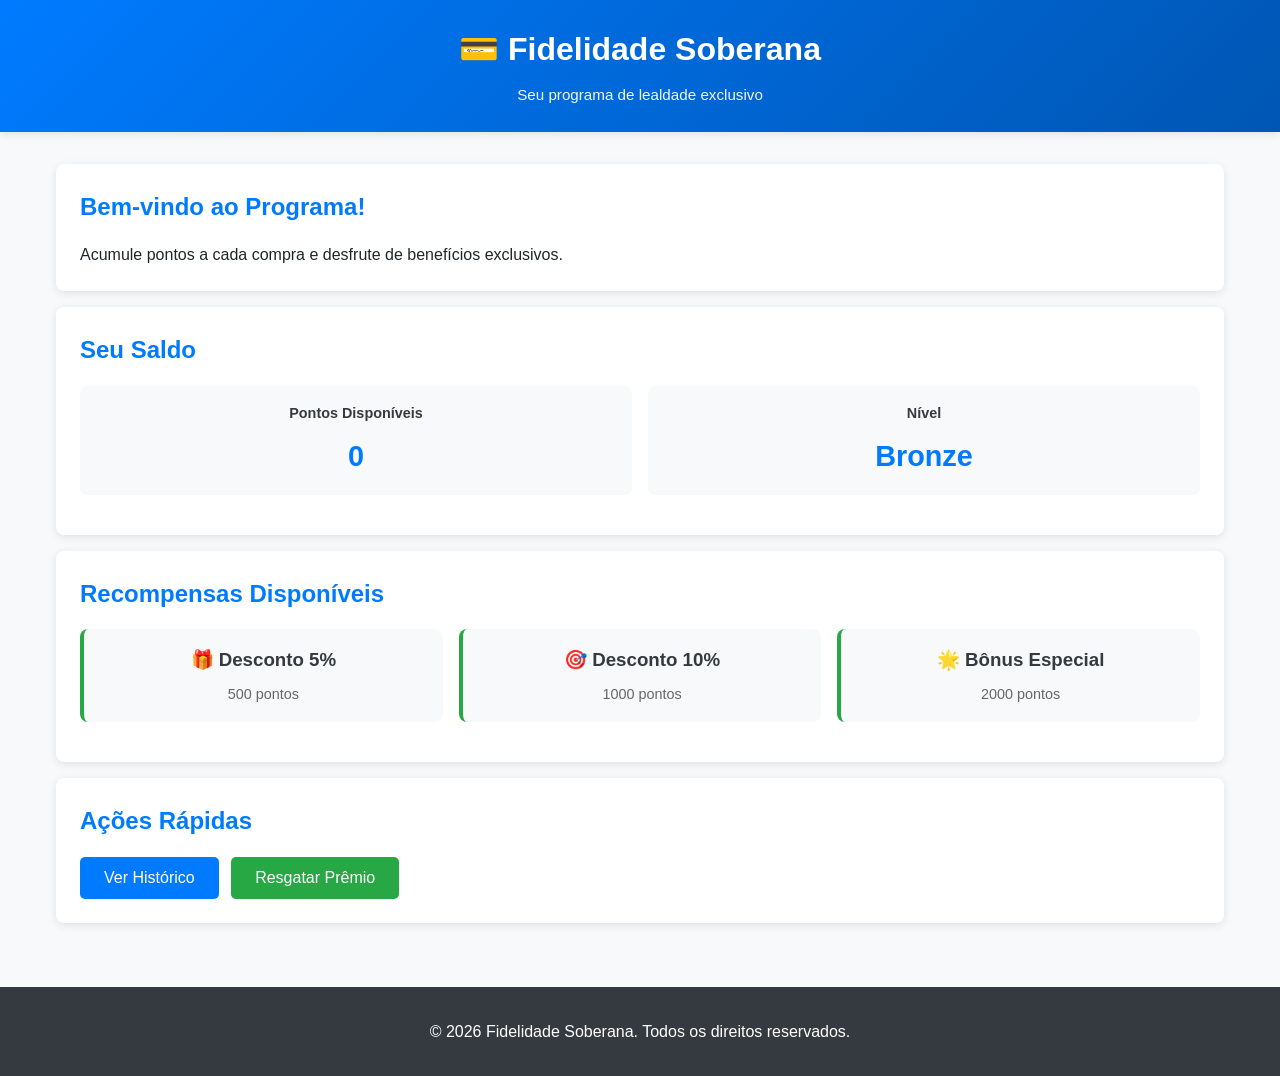
==== index.html @ 5b97f051 "Restore original layout to index.html" ====
<!DOCTYPE html>
<html lang="pt-BR">
<head>
    <meta charset="UTF-8">
    <meta name="viewport" content="width=device-width, initial-scale=1.0">
    <meta name="description" content="Fidelidade Soberana - Programa de Lealdade">
    <meta name="theme-color" content="#007bff">
    <link rel="manifest" href="manifest.json">
    <link rel="icon" type="image/png" href="/icons/icon-192x192.png">
    <link rel="apple-touch-icon" href="/icons/icon-192x192.png">
    <title>Fidelidade Soberana</title>
    <style>
        * {
            margin: 0;
            padding: 0;
            box-sizing: border-box;
        }

        :root {
            --primary-color: #007bff;
            --secondary-color: #28a745;
            --danger-color: #dc3545;
            --dark-color: #343a40;
            --light-color: #f8f9fa;
            --text-color: #212529;
        }

        body {
            font-family: -apple-system, BlinkMacSystemFont, 'Segoe UI', Roboto, 'Helvetica Neue', Arial, sans-serif;
            color: var(--text-color);
            background-color: var(--light-color);
            line-height: 1.6;
        }

        header {
            background: linear-gradient(135deg, var(--primary-color), #0056b3);
            color: white;
            padding: 1.5rem;
            text-align: center;
            box-shadow: 0 2px 8px rgba(0, 0, 0, 0.1);
        }

        header h1 {
            font-size: 2rem;
            margin-bottom: 0.5rem;
        }

        header p {
            font-size: 0.95rem;
            opacity: 0.95;
        }

        .container {
            max-width: 1200px;
            margin: 0 auto;
            padding: 1rem;
        }

        .card {
            background: white;
            border-radius: 8px;
            padding: 1.5rem;
            margin: 1rem 0;
            box-shadow: 0 2px 8px rgba(0, 0, 0, 0.1);
            transition: transform 0.3s, box-shadow 0.3s;
        }

        .card:hover {
            transform: translateY(-2px);
            box-shadow: 0 4px 12px rgba(0, 0, 0, 0.15);
        }

        .card h2 {
            color: var(--primary-color);
            margin-bottom: 1rem;
            font-size: 1.5rem;
        }

        .balance {
            display: grid;
            grid-template-columns: 1fr 1fr;
            gap: 1rem;
            margin: 1rem 0;
        }

        .balance-item {
            background: var(--light-color);
            padding: 1rem;
            border-radius: 8px;
            text-align: center;
        }

        .balance-item h3 {
            color: var(--dark-color);
            font-size: 0.9rem;
            margin-bottom: 0.5rem;
        }

        .balance-item .amount {
            font-size: 1.8rem;
            font-weight: bold;
            color: var(--primary-color);
        }

        .rewards-grid {
            display: grid;
            grid-template-columns: repeat(auto-fit, minmax(200px, 1fr));
            gap: 1rem;
            margin: 1rem 0;
        }

        .reward-item {
            background: var(--light-color);
            padding: 1rem;
            border-radius: 8px;
            text-align: center;
            border-left: 4px solid var(--secondary-color);
        }

        .reward-item h3 {
            color: var(--dark-color);
            margin-bottom: 0.5rem;
        }

        .reward-item p {
            font-size: 0.9rem;
            color: #666;
        }

        .btn {
            display: inline-block;
            padding: 0.75rem 1.5rem;
            background-color: var(--primary-color);
            color: white;
            border: none;
            border-radius: 5px;
            cursor: pointer;
            font-size: 1rem;
            transition: background-color 0.3s;
            text-decoration: none;
        }

        .btn:hover {
            background-color: #0056b3;
        }

        .btn-secondary {
            background-color: var(--secondary-color);
        }

        .btn-secondary:hover {
            background-color: #218838;
        }

        footer {
            background-color: var(--dark-color);
            color: white;
            text-align: center;
            padding: 2rem;
            margin-top: 2rem;
        }

        @media (max-width: 768px) {
            header h1 {
                font-size: 1.5rem;
            }

            .balance {
                grid-template-columns: 1fr;
            }

            .rewards-grid {
                grid-template-columns: 1fr;
            }
        }

        .loading {
            display: none;
            text-align: center;
            padding: 2rem;
        }

        .loading.active {
            display: block;
        }

        .spinner {
            border: 4px solid var(--light-color);
            border-top: 4px solid var(--primary-color);
            border-radius: 50%;
            width: 40px;
            height: 40px;
            animation: spin 1s linear infinite;
            margin: 0 auto;
        }

        @keyframes spin {
            0% { transform: rotate(0deg); }
            100% { transform: rotate(360deg); }
        }
    </style>
</head>
<body>
    <header>
        <h1>💳 Fidelidade Soberana</h1>
        <p>Seu programa de lealdade exclusivo</p>
    </header>

    <div class="container">
        <div class="card">
            <h2>Bem-vindo ao Programa!</h2>
            <p>Acumule pontos a cada compra e desfrute de benefícios exclusivos.</p>
        </div>

        <div class="card">
            <h2>Seu Saldo</h2>
            <div class="balance">
                <div class="balance-item">
                    <h3>Pontos Disponíveis</h3>
                    <div class="amount">0</div>
                </div>
                <div class="balance-item">
                    <h3>Nível</h3>
                    <div class="amount">Bronze</div>
                </div>
            </div>
        </div>

        <div class="card">
            <h2>Recompensas Disponíveis</h2>
            <div class="rewards-grid">
                <div class="reward-item">
                    <h3>🎁 Desconto 5%</h3>
                    <p>500 pontos</p>
                </div>
                <div class="reward-item">
                    <h3>🎯 Desconto 10%</h3>
                    <p>1000 pontos</p>
                </div>
                <div class="reward-item">
                    <h3>🌟 Bônus Especial</h3>
                    <p>2000 pontos</p>
                </div>
            </div>
        </div>

        <div class="card">
            <h2>Ações Rápidas</h2>
            <button class="btn">Ver Histórico</button>
            <button class="btn btn-secondary" style="margin-left: 0.5rem;">Resgatar Prêmio</button>
        </div>
    </div>

    <footer>
        <p>&copy; 2026 Fidelidade Soberana. Todos os direitos reservados.</p>
    </footer>

    <script>
        // Register Service Worker
        if ('serviceWorker' in navigator) {
            window.addEventListener('load', () => {
                navigator.serviceWorker.register('/sw.js')
                    .then(registration => {
                        console.log('Service Worker registered:', registration);
                    })
                    .catch(error => {
                        console.log('Service Worker registration failed:', error);
                    });
            });
        }

        // Check if app is installed
        let deferredPrompt;
        window.addEventListener('beforeinstallprompt', (e) => {
            e.preventDefault();
            deferredPrompt = e;
            console.log('App can be installed');
        });

        window.addEventListener('appinstalled', () => {
            console.log('App was installed');
        });
    </script>
</body>
</html>
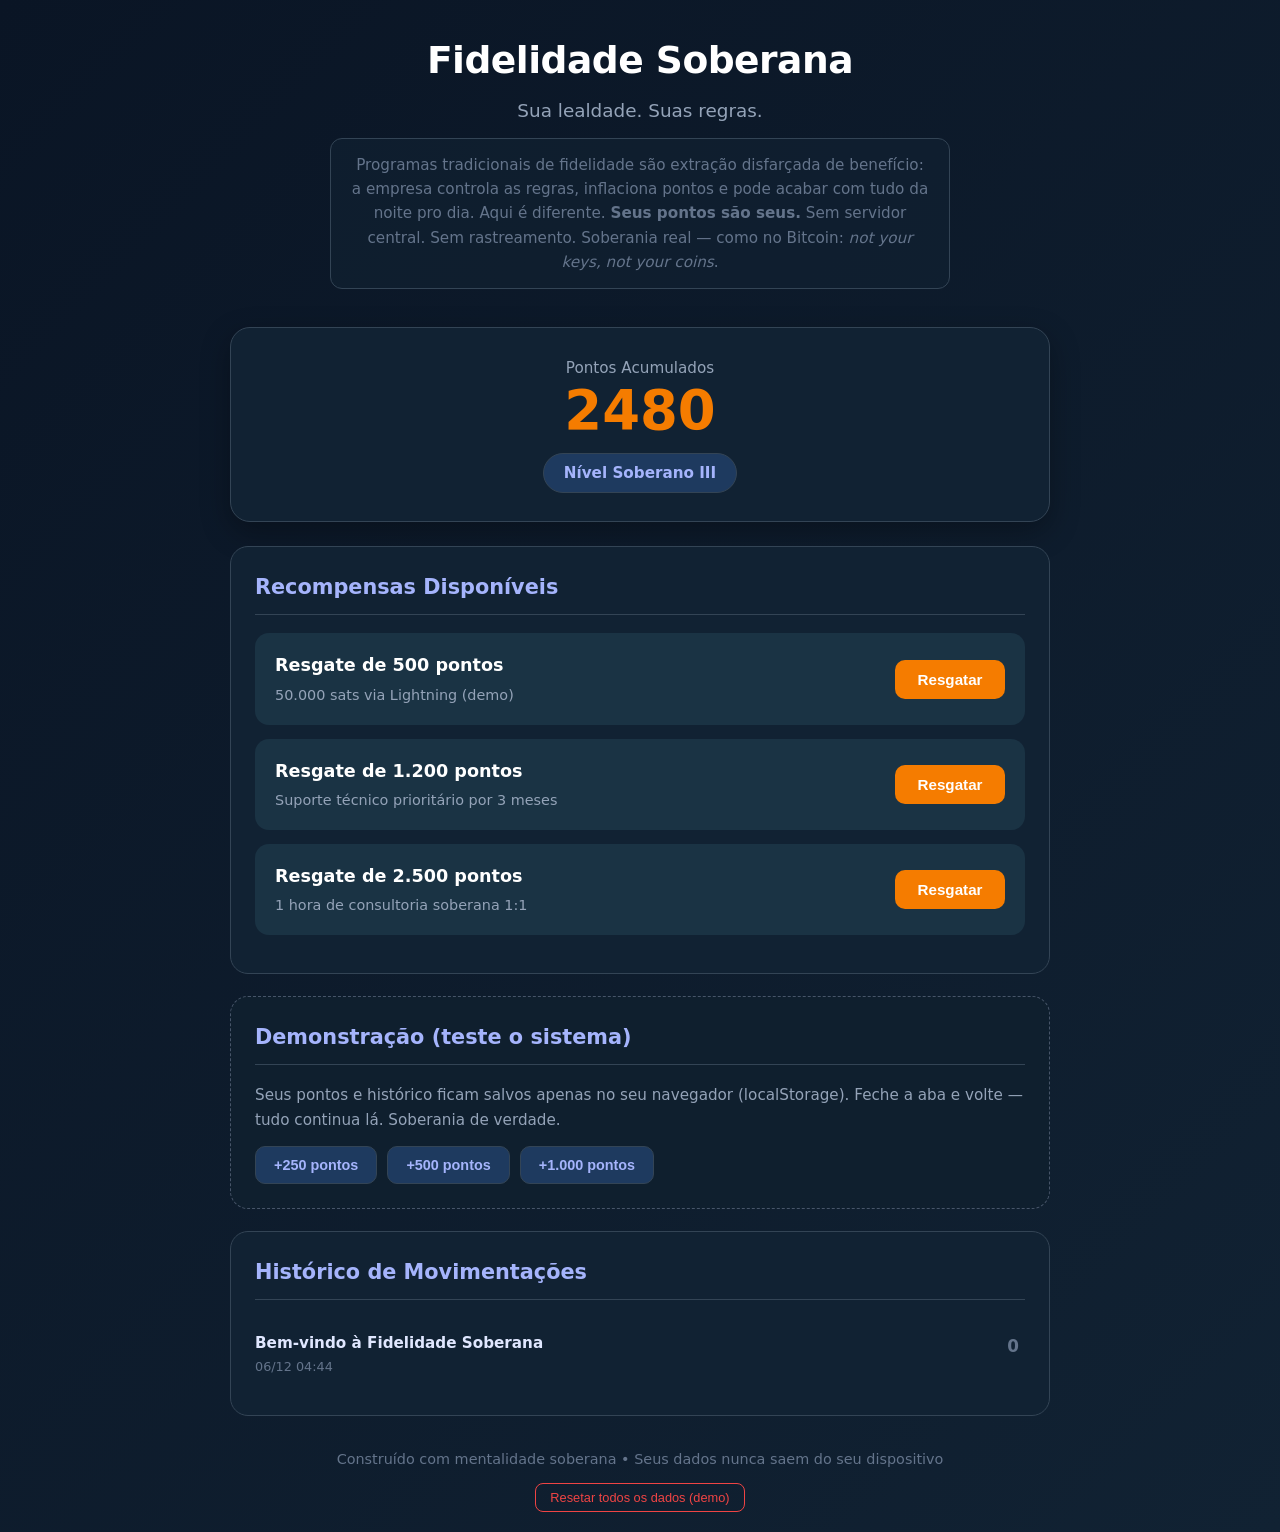
==== commit d44be236: "Update index.html with new Fidelidade Soberana design (Bitcoin Soberano theme)" ====
--- a/index.html
+++ b/index.html
@@ -3,283 +3,502 @@
 <head>
     <meta charset="UTF-8">
     <meta name="viewport" content="width=device-width, initial-scale=1.0">
-    <meta name="description" content="Fidelidade Soberana - Programa de Lealdade">
-    <meta name="theme-color" content="#007bff">
+    <title>Fidelidade Soberana</title>
     <link rel="manifest" href="manifest.json">
-    <link rel="icon" type="image/png" href="/icons/icon-192x192.png">
-    <link rel="apple-touch-icon" href="/icons/icon-192x192.png">
-    <title>Fidelidade Soberana</title>
     <style>
-        * {
-            margin: 0;
-            padding: 0;
-            box-sizing: border-box;
-        }
-
         :root {
-            --primary-color: #007bff;
-            --secondary-color: #28a745;
-            --danger-color: #dc3545;
-            --dark-color: #343a40;
-            --light-color: #f8f9fa;
-            --text-color: #212529;
-        }
-
+            --primary: #0a2540;
+            --accent: #f57c00;
+            --text: #e0e7ff;
+            --card: #112233;
+            --success: #22c55e;
+        }
+        
+        * { margin: 0; padding: 0; box-sizing: border-box; }
+        
         body {
-            font-family: -apple-system, BlinkMacSystemFont, 'Segoe UI', Roboto, 'Helvetica Neue', Arial, sans-serif;
-            color: var(--text-color);
-            background-color: var(--light-color);
+            font-family: 'Segoe UI', system-ui, -apple-system, sans-serif;
+            background: linear-gradient(135deg, #0a1525 0%, #112233 100%);
+            color: var(--text);
+            min-height: 100vh;
+            padding: 20px 15px;
             line-height: 1.6;
         }
-
+        
+        .container {
+            max-width: 820px;
+            margin: 0 auto;
+        }
+        
         header {
-            background: linear-gradient(135deg, var(--primary-color), #0056b3);
+            text-align: center;
+            margin-bottom: 28px;
+            padding: 10px 0;
+        }
+        
+        h1 {
+            font-size: 2.35rem;
             color: white;
-            padding: 1.5rem;
+            margin-bottom: 6px;
+            letter-spacing: -0.5px;
+        }
+        
+        .tagline {
+            color: #94a3b8;
+            font-size: 1.15rem;
+            margin-bottom: 12px;
+        }
+        
+        .philosophy {
+            max-width: 620px;
+            margin: 0 auto;
+            font-size: 0.95rem;
+            color: #64748b;
+            background: rgba(17, 34, 51, 0.6);
+            padding: 14px 20px;
+            border-radius: 12px;
+            border: 1px solid #334455;
+        }
+        
+        .balance {
+            background: var(--card);
+            border-radius: 20px;
+            padding: 28px 24px;
             text-align: center;
-            box-shadow: 0 2px 8px rgba(0, 0, 0, 0.1);
-        }
-
-        header h1 {
-            font-size: 2rem;
-            margin-bottom: 0.5rem;
-        }
-
-        header p {
+            margin-bottom: 24px;
+            border: 1px solid #334455;
+            box-shadow: 0 10px 30px rgba(0,0,0,0.3);
+        }
+        
+        .points-label {
             font-size: 0.95rem;
-            opacity: 0.95;
-        }
-
-        .container {
-            max-width: 1200px;
-            margin: 0 auto;
-            padding: 1rem;
-        }
-
-        .card {
-            background: white;
-            border-radius: 8px;
-            padding: 1.5rem;
-            margin: 1rem 0;
-            box-shadow: 0 2px 8px rgba(0, 0, 0, 0.1);
-            transition: transform 0.3s, box-shadow 0.3s;
-        }
-
-        .card:hover {
+            color: #94a3b8;
+            margin-bottom: 4px;
+        }
+        
+        .points {
+            font-size: 3.4rem;
+            font-weight: 700;
+            color: var(--accent);
+            line-height: 1;
+            margin-bottom: 8px;
+        }
+        
+        .level {
+            display: inline-block;
+            background: #1e3a5f;
+            color: #a5b4fc;
+            padding: 7px 20px;
+            border-radius: 9999px;
+            font-size: 0.95rem;
+            font-weight: 600;
+            margin-top: 6px;
+            border: 1px solid #334455;
+        }
+        
+        .section {
+            background: var(--card);
+            border-radius: 18px;
+            padding: 24px;
+            margin-bottom: 22px;
+            border: 1px solid #334455;
+        }
+        
+        h2 {
+            color: #a5b4fc;
+            margin-bottom: 18px;
+            font-size: 1.3rem;
+            border-bottom: 1px solid #334455;
+            padding-bottom: 10px;
+        }
+        
+        .reward {
+            background: #1a3344;
+            padding: 18px 20px;
+            border-radius: 14px;
+            margin-bottom: 14px;
+            display: flex;
+            justify-content: space-between;
+            align-items: center;
+            gap: 16px;
+            transition: all 0.2s ease;
+        }
+        
+        .reward:hover {
             transform: translateY(-2px);
-            box-shadow: 0 4px 12px rgba(0, 0, 0, 0.15);
-        }
-
-        .card h2 {
-            color: var(--primary-color);
-            margin-bottom: 1rem;
-            font-size: 1.5rem;
-        }
-
-        .balance {
-            display: grid;
-            grid-template-columns: 1fr 1fr;
-            gap: 1rem;
-            margin: 1rem 0;
-        }
-
-        .balance-item {
-            background: var(--light-color);
-            padding: 1rem;
-            border-radius: 8px;
-            text-align: center;
-        }
-
-        .balance-item h3 {
-            color: var(--dark-color);
+            box-shadow: 0 8px 25px rgba(245, 124, 0, 0.12);
+            border: 1px solid #f57c00;
+        }
+        
+        .reward-info h3 {
+            font-size: 1.1rem;
+            margin-bottom: 4px;
+            color: white;
+        }
+        
+        .reward-info p {
             font-size: 0.9rem;
-            margin-bottom: 0.5rem;
-        }
-
-        .balance-item .amount {
-            font-size: 1.8rem;
-            font-weight: bold;
-            color: var(--primary-color);
-        }
-
-        .rewards-grid {
-            display: grid;
-            grid-template-columns: repeat(auto-fit, minmax(200px, 1fr));
-            gap: 1rem;
-            margin: 1rem 0;
-        }
-
-        .reward-item {
-            background: var(--light-color);
-            padding: 1rem;
-            border-radius: 8px;
-            text-align: center;
-            border-left: 4px solid var(--secondary-color);
-        }
-
-        .reward-item h3 {
-            color: var(--dark-color);
-            margin-bottom: 0.5rem;
-        }
-
-        .reward-item p {
-            font-size: 0.9rem;
-            color: #666;
-        }
-
-        .btn {
-            display: inline-block;
-            padding: 0.75rem 1.5rem;
-            background-color: var(--primary-color);
+            color: #94a3b8;
+        }
+        
+        .redeem-btn {
+            background: var(--accent);
             color: white;
             border: none;
-            border-radius: 5px;
+            padding: 11px 22px;
+            border-radius: 10px;
             cursor: pointer;
-            font-size: 1rem;
-            transition: background-color 0.3s;
-            text-decoration: none;
-        }
-
-        .btn:hover {
-            background-color: #0056b3;
-        }
-
-        .btn-secondary {
-            background-color: var(--secondary-color);
-        }
-
-        .btn-secondary:hover {
-            background-color: #218838;
-        }
-
-        footer {
-            background-color: var(--dark-color);
+            font-weight: 700;
+            font-size: 0.95rem;
+            white-space: nowrap;
+            transition: all 0.2s ease;
+            min-width: 110px;
+        }
+        
+        .redeem-btn:hover {
+            background: #e66a00;
+            transform: scale(1.03);
+        }
+        
+        .demo-section {
+            background: #0f1f2e;
+            border: 1px dashed #475569;
+        }
+        
+        .demo-buttons {
+            display: flex;
+            flex-wrap: wrap;
+            gap: 10px;
+        }
+        
+        .demo-btn {
+            background: #1e3a5f;
+            color: #a5b4fc;
+            border: 1px solid #334455;
+            padding: 10px 18px;
+            border-radius: 10px;
+            cursor: pointer;
+            font-weight: 600;
+            font-size: 0.9rem;
+            transition: all 0.2s;
+        }
+        
+        .demo-btn:hover {
+            background: #2a4a6f;
+            border-color: #f57c00;
             color: white;
+        }
+        
+        .history {
+            max-height: 320px;
+            overflow-y: auto;
+            padding-right: 6px;
+        }
+        
+        .history-item {
+            padding: 13px 0;
+            border-bottom: 1px solid #334455;
+            font-size: 0.95rem;
+        }
+        
+        .history-item:last-child {
+            border-bottom: none;
+        }
+        
+        .history-row {
+            display: flex;
+            justify-content: space-between;
+            align-items: flex-start;
+            gap: 12px;
+        }
+        
+        .history-action {
+            flex: 1;
+        }
+        
+        .history-action strong {
+            display: block;
+            margin-bottom: 2px;
+        }
+        
+        .history-time {
+            font-size: 0.8rem;
+            color: #64748b;
+        }
+        
+        .history-amount {
+            font-weight: 700;
+            font-size: 1.05rem;
+            white-space: nowrap;
+            padding-top: 2px;
+        }
+        
+        .footer {
             text-align: center;
-            padding: 2rem;
-            margin-top: 2rem;
-        }
-
-        @media (max-width: 768px) {
-            header h1 {
-                font-size: 1.5rem;
-            }
-
-            .balance {
-                grid-template-columns: 1fr;
-            }
-
-            .rewards-grid {
-                grid-template-columns: 1fr;
-            }
-        }
-
-        .loading {
-            display: none;
-            text-align: center;
-            padding: 2rem;
-        }
-
-        .loading.active {
-            display: block;
-        }
-
-        .spinner {
-            border: 4px solid var(--light-color);
-            border-top: 4px solid var(--primary-color);
-            border-radius: 50%;
-            width: 40px;
-            height: 40px;
-            animation: spin 1s linear infinite;
-            margin: 0 auto;
-        }
-
-        @keyframes spin {
-            0% { transform: rotate(0deg); }
-            100% { transform: rotate(360deg); }
+            margin-top: 32px;
+            color: #64748b;
+            font-size: 0.9rem;
+        }
+        
+        .reset-btn {
+            background: transparent;
+            color: #ef4444;
+            border: 1px solid #ef4444;
+            padding: 6px 14px;
+            border-radius: 8px;
+            font-size: 0.8rem;
+            cursor: pointer;
+            margin-top: 12px;
+            transition: all 0.2s;
+        }
+        
+        .reset-btn:hover {
+            background: #ef4444;
+            color: white;
+        }
+        
+        @media (max-width: 480px) {
+            h1 { font-size: 2rem; }
+            .points { font-size: 2.9rem; }
+            .reward {
+                flex-direction: column;
+                align-items: flex-start;
+            }
+            .redeem-btn {
+                width: 100%;
+                text-align: center;
+            }
         }
     </style>
 </head>
 <body>
-    <header>
-        <h1>💳 Fidelidade Soberana</h1>
-        <p>Seu programa de lealdade exclusivo</p>
-    </header>
-
     <div class="container">
-        <div class="card">
-            <h2>Bem-vindo ao Programa!</h2>
-            <p>Acumule pontos a cada compra e desfrute de benefícios exclusivos.</p>
+        <header>
+            <h1>Fidelidade Soberana</h1>
+            <p class="tagline">Sua lealdade. Suas regras.</p>
+            
+            <div class="philosophy">
+                Programas tradicionais de fidelidade são extração disfarçada de benefício: a empresa controla as regras, inflaciona pontos e pode acabar com tudo da noite pro dia. 
+                Aqui é diferente. <strong>Seus pontos são seus.</strong> Sem servidor central. Sem rastreamento. Soberania real — como no Bitcoin: <em>not your keys, not your coins</em>.
+            </div>
+        </header>
+
+        <div class="balance">
+            <div class="points-label">Pontos Acumulados</div>
+            <div class="points" id="points">2480</div>
+            <div class="level" id="level">Nível Soberano II</div>
         </div>
 
-        <div class="card">
-            <h2>Seu Saldo</h2>
-            <div class="balance">
-                <div class="balance-item">
-                    <h3>Pontos Disponíveis</h3>
-                    <div class="amount">0</div>
+        <div class="section">
+            <h2>Recompensas Disponíveis</h2>
+            
+            <div class="reward">
+                <div class="reward-info">
+                    <h3>Resgate de 500 pontos</h3>
+                    <p>50.000 sats via Lightning (demo)</p>
                 </div>
-                <div class="balance-item">
-                    <h3>Nível</h3>
-                    <div class="amount">Bronze</div>
+                <button class="redeem-btn" onclick="redeem(500)">Resgatar</button>
+            </div>
+            
+            <div class="reward">
+                <div class="reward-info">
+                    <h3>Resgate de 1.200 pontos</h3>
+                    <p>Suporte técnico prioritário por 3 meses</p>
                 </div>
+                <button class="redeem-btn" onclick="redeem(1200)">Resgatar</button>
+            </div>
+            
+            <div class="reward">
+                <div class="reward-info">
+                    <h3>Resgate de 2.500 pontos</h3>
+                    <p>1 hora de consultoria soberana 1:1</p>
+                </div>
+                <button class="redeem-btn" onclick="redeem(2500)">Resgatar</button>
             </div>
         </div>
 
-        <div class="card">
-            <h2>Recompensas Disponíveis</h2>
-            <div class="rewards-grid">
-                <div class="reward-item">
-                    <h3>🎁 Desconto 5%</h3>
-                    <p>500 pontos</p>
-                </div>
-                <div class="reward-item">
-                    <h3>🎯 Desconto 10%</h3>
-                    <p>1000 pontos</p>
-                </div>
-                <div class="reward-item">
-                    <h3>🌟 Bônus Especial</h3>
-                    <p>2000 pontos</p>
-                </div>
+        <div class="section demo-section">
+            <h2>Demonstração (teste o sistema)</h2>
+            <p style="color:#94a3b8; margin-bottom:14px; font-size:0.95rem;">
+                Seus pontos e histórico ficam salvos apenas no seu navegador (localStorage). 
+                Feche a aba e volte — tudo continua lá. Soberania de verdade.
+            </p>
+            <div class="demo-buttons">
+                <button class="demo-btn" onclick="addTestPoints(250)">+250 pontos</button>
+                <button class="demo-btn" onclick="addTestPoints(500)">+500 pontos</button>
+                <button class="demo-btn" onclick="addTestPoints(1000)">+1.000 pontos</button>
             </div>
         </div>
 
-        <div class="card">
-            <h2>Ações Rápidas</h2>
-            <button class="btn">Ver Histórico</button>
-            <button class="btn btn-secondary" style="margin-left: 0.5rem;">Resgatar Prêmio</button>
+        <div class="section">
+            <h2>Histórico de Movimentações</h2>
+            <div class="history" id="history">
+                <!-- preenchido via JS -->
+            </div>
+        </div>
+
+        <div class="footer">
+            Construído com mentalidade soberana • Seus dados nunca saem do seu dispositivo<br>
+            <button class="reset-btn" onclick="resetAllData()">Resetar todos os dados (demo)</button>
         </div>
     </div>
 
-    <footer>
-        <p>&copy; 2026 Fidelidade Soberana. Todos os direitos reservados.</p>
-    </footer>
-
     <script>
-        // Register Service Worker
-        if ('serviceWorker' in navigator) {
-            window.addEventListener('load', () => {
-                navigator.serviceWorker.register('/sw.js')
-                    .then(registration => {
-                        console.log('Service Worker registered:', registration);
-                    })
-                    .catch(error => {
-                        console.log('Service Worker registration failed:', error);
-                    });
+        // Estado
+        let points = 2480;
+        let history = [];
+
+        // Carregar do localStorage
+        function loadData() {
+            const savedPoints = localStorage.getItem('fs_points');
+            if (savedPoints !== null) {
+                points = parseInt(savedPoints, 10);
+            }
+            
+            const savedHistory = localStorage.getItem('fs_history');
+            if (savedHistory) {
+                history = JSON.parse(savedHistory);
+            } else {
+                // Primeira vez: mensagem de boas-vindas
+                history = [
+                    {
+                        time: new Date().toLocaleDateString('pt-BR', {day:'2-digit', month:'2-digit'}) + ' ' + 
+                              new Date().toLocaleTimeString('pt-BR', {hour:'2-digit', minute:'2-digit'}),
+                        action: "Bem-vindo à Fidelidade Soberana",
+                        amount: 0
+                    }
+                ];
+            }
+        }
+
+        // Salvar no localStorage
+        function saveData() {
+            localStorage.setItem('fs_points', points);
+            localStorage.setItem('fs_history', JSON.stringify(history));
+        }
+
+        // Calcular nível
+        function getLevel(p) {
+            if (p >= 5000) return "Nível Soberano V";
+            if (p >= 3000) return "Nível Soberano IV";
+            if (p >= 2000) return "Nível Soberano III";
+            if (p >= 1000) return "Nível Soberano II";
+            return "Nível Soberano I";
+        }
+
+        // Atualizar interface
+        function updateUI() {
+            document.getElementById('points').textContent = points;
+            document.getElementById('level').textContent = getLevel(points);
+        }
+
+        // Adicionar ao histórico
+        function addToHistory(action, amount) {
+            const now = new Date();
+            const time = now.toLocaleDateString('pt-BR', {day:'2-digit', month:'2-digit'}) + ' ' + 
+                        now.toLocaleTimeString('pt-BR', {hour:'2-digit', minute:'2-digit'});
+            
+            history.unshift({
+                time: time,
+                action: action,
+                amount: amount
             });
-        }
-
-        // Check if app is installed
-        let deferredPrompt;
-        window.addEventListener('beforeinstallprompt', (e) => {
-            e.preventDefault();
-            deferredPrompt = e;
-            console.log('App can be installed');
-        });
-
-        window.addEventListener('appinstalled', () => {
-            console.log('App was installed');
-        });
+            
+            // Limitar a 12 entradas
+            if (history.length > 12) history.pop();
+            
+            renderHistory();
+        }
+
+        // Renderizar histórico
+        function renderHistory() {
+            const container = document.getElementById('history');
+            container.innerHTML = '';
+            
+            if (history.length === 0) {
+                container.innerHTML = '<p style="color:#64748b; padding:10px 0;">Nenhum movimento registrado ainda.</p>';
+                return;
+            }
+            
+            history.forEach(item => {
+                const div = document.createElement('div');
+                div.className = 'history-item';
+                
+                const isPositive = item.amount > 0;
+                const isZero = item.amount === 0;
+                const color = isZero ? '#64748b' : (isPositive ? '#22c55e' : '#f57c00');
+                const sign = isPositive ? '+' : (isZero ? '' : '');
+                
+                div.innerHTML = `
+                    <div class="history-row">
+                        <div class="history-action">
+                            <strong>${item.action}</strong>
+                            <div class="history-time">${item.time}</div>
+                        </div>
+                        <div class="history-amount" style="color: ${color}">
+                            ${sign}${item.amount}
+                        </div>
+                    </div>
+                `;
+                container.appendChild(div);
+            });
+        }
+
+        // Resgatar pontos
+        function redeem(cost) {
+            if (points >= cost) {
+                points -= cost;
+                addToHistory(`Resgate de ${cost} pontos`, -cost);
+                updateUI();
+                saveData();
+                
+                // Feedback visual simples
+                const balanceEl = document.querySelector('.balance');
+                balanceEl.style.transition = 'all 0.1s';
+                balanceEl.style.boxShadow = '0 0 0 3px rgba(245, 124, 0, 0.4)';
+                setTimeout(() => {
+                    balanceEl.style.boxShadow = '0 10px 30px rgba(0,0,0,0.3)';
+                }, 600);
+                
+            } else {
+                alert('Pontos insuficientes para este resgate.');
+            }
+        }
+
+        // Adicionar pontos de teste
+        function addTestPoints(amount) {
+            points += amount;
+            addToHistory(`Pontos ganhos (demonstração)`, amount);
+            updateUI();
+            saveData();
+        }
+
+        // Resetar tudo (demo)
+        function resetAllData() {
+            if (confirm('Tem certeza que quer resetar todos os pontos e histórico? Isso é só para teste.')) {
+                localStorage.removeItem('fs_points');
+                localStorage.removeItem('fs_history');
+                location.reload();
+            }
+        }
+
+        // Inicialização
+        function init() {
+            loadData();
+            updateUI();
+            renderHistory();
+            
+            // Registrar Service Worker (PWA offline)
+            if ('serviceWorker' in navigator) {
+                navigator.serviceWorker.register('sw.js').catch(() => {});
+            }
+            
+            // Dica no console (só pra quem abre DevTools)
+            console.log('%c[Fidelidade Soberana] Seus dados estão 100% no seu navegador. Soberania real.', 'color:#64748b');
+        }
+
+        // Iniciar quando a página carregar
+        document.addEventListener('DOMContentLoaded', init);
     </script>
 </body>
 </html>
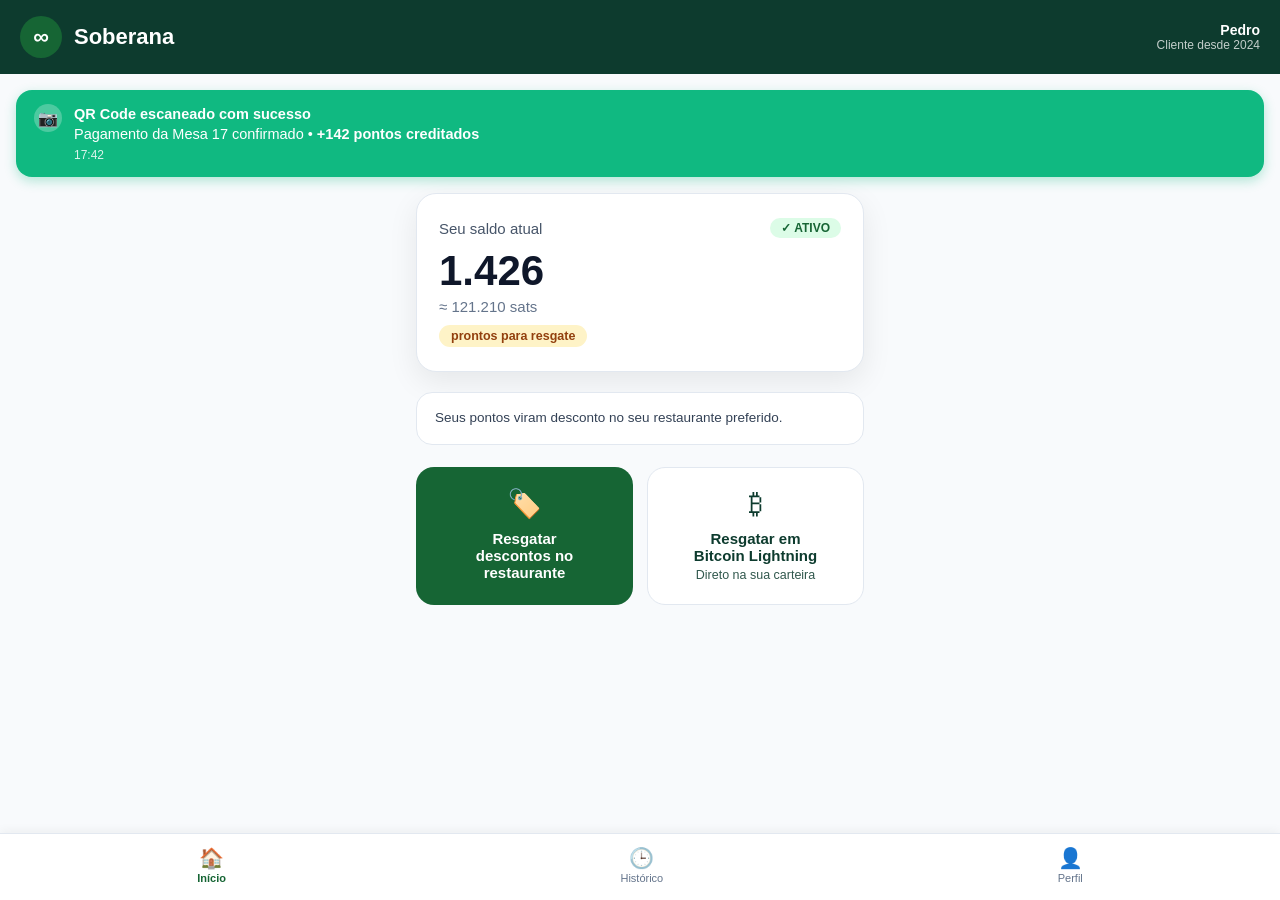
==== commit bc4c1e62: "Create index.html" ====
--- a/index.html
+++ b/index.html
@@ -4,501 +4,134 @@
     <meta charset="UTF-8">
     <meta name="viewport" content="width=device-width, initial-scale=1.0">
     <title>Fidelidade Soberana</title>
-    <link rel="manifest" href="manifest.json">
     <style>
-        :root {
-            --primary: #0a2540;
-            --accent: #f57c00;
-            --text: #e0e7ff;
-            --card: #112233;
-            --success: #22c55e;
-        }
-        
         * { margin: 0; padding: 0; box-sizing: border-box; }
-        
-        body {
-            font-family: 'Segoe UI', system-ui, -apple-system, sans-serif;
-            background: linear-gradient(135deg, #0a1525 0%, #112233 100%);
-            color: var(--text);
-            min-height: 100vh;
-            padding: 20px 15px;
-            line-height: 1.6;
-        }
-        
-        .container {
-            max-width: 820px;
-            margin: 0 auto;
-        }
-        
-        header {
-            text-align: center;
-            margin-bottom: 28px;
-            padding: 10px 0;
-        }
-        
-        h1 {
-            font-size: 2.35rem;
-            color: white;
-            margin-bottom: 6px;
-            letter-spacing: -0.5px;
-        }
-        
-        .tagline {
-            color: #94a3b8;
-            font-size: 1.15rem;
-            margin-bottom: 12px;
-        }
-        
-        .philosophy {
-            max-width: 620px;
-            margin: 0 auto;
-            font-size: 0.95rem;
-            color: #64748b;
-            background: rgba(17, 34, 51, 0.6);
-            padding: 14px 20px;
-            border-radius: 12px;
-            border: 1px solid #334455;
-        }
-        
-        .balance {
-            background: var(--card);
-            border-radius: 20px;
-            padding: 28px 24px;
-            text-align: center;
-            margin-bottom: 24px;
-            border: 1px solid #334455;
-            box-shadow: 0 10px 30px rgba(0,0,0,0.3);
-        }
-        
-        .points-label {
-            font-size: 0.95rem;
-            color: #94a3b8;
-            margin-bottom: 4px;
-        }
-        
-        .points {
-            font-size: 3.4rem;
-            font-weight: 700;
-            color: var(--accent);
-            line-height: 1;
-            margin-bottom: 8px;
-        }
-        
-        .level {
-            display: inline-block;
-            background: #1e3a5f;
-            color: #a5b4fc;
-            padding: 7px 20px;
-            border-radius: 9999px;
-            font-size: 0.95rem;
-            font-weight: 600;
-            margin-top: 6px;
-            border: 1px solid #334455;
-        }
-        
-        .section {
-            background: var(--card);
-            border-radius: 18px;
-            padding: 24px;
-            margin-bottom: 22px;
-            border: 1px solid #334455;
-        }
-        
-        h2 {
-            color: #a5b4fc;
-            margin-bottom: 18px;
-            font-size: 1.3rem;
-            border-bottom: 1px solid #334455;
-            padding-bottom: 10px;
-        }
-        
-        .reward {
-            background: #1a3344;
-            padding: 18px 20px;
-            border-radius: 14px;
-            margin-bottom: 14px;
-            display: flex;
-            justify-content: space-between;
-            align-items: center;
-            gap: 16px;
-            transition: all 0.2s ease;
-        }
-        
-        .reward:hover {
-            transform: translateY(-2px);
-            box-shadow: 0 8px 25px rgba(245, 124, 0, 0.12);
-            border: 1px solid #f57c00;
-        }
-        
-        .reward-info h3 {
-            font-size: 1.1rem;
-            margin-bottom: 4px;
-            color: white;
-        }
-        
-        .reward-info p {
-            font-size: 0.9rem;
-            color: #94a3b8;
-        }
-        
-        .redeem-btn {
-            background: var(--accent);
-            color: white;
-            border: none;
-            padding: 11px 22px;
-            border-radius: 10px;
-            cursor: pointer;
-            font-weight: 700;
-            font-size: 0.95rem;
-            white-space: nowrap;
-            transition: all 0.2s ease;
-            min-width: 110px;
-        }
-        
-        .redeem-btn:hover {
-            background: #e66a00;
-            transform: scale(1.03);
-        }
-        
-        .demo-section {
-            background: #0f1f2e;
-            border: 1px dashed #475569;
-        }
-        
-        .demo-buttons {
-            display: flex;
-            flex-wrap: wrap;
-            gap: 10px;
-        }
-        
-        .demo-btn {
-            background: #1e3a5f;
-            color: #a5b4fc;
-            border: 1px solid #334455;
-            padding: 10px 18px;
-            border-radius: 10px;
-            cursor: pointer;
-            font-weight: 600;
-            font-size: 0.9rem;
-            transition: all 0.2s;
-        }
-        
-        .demo-btn:hover {
-            background: #2a4a6f;
-            border-color: #f57c00;
-            color: white;
-        }
-        
-        .history {
-            max-height: 320px;
-            overflow-y: auto;
-            padding-right: 6px;
-        }
-        
-        .history-item {
-            padding: 13px 0;
-            border-bottom: 1px solid #334455;
-            font-size: 0.95rem;
-        }
-        
-        .history-item:last-child {
-            border-bottom: none;
-        }
-        
-        .history-row {
-            display: flex;
-            justify-content: space-between;
-            align-items: flex-start;
-            gap: 12px;
-        }
-        
-        .history-action {
-            flex: 1;
-        }
-        
-        .history-action strong {
-            display: block;
-            margin-bottom: 2px;
-        }
-        
-        .history-time {
-            font-size: 0.8rem;
-            color: #64748b;
-        }
-        
-        .history-amount {
-            font-weight: 700;
-            font-size: 1.05rem;
-            white-space: nowrap;
-            padding-top: 2px;
-        }
-        
-        .footer {
-            text-align: center;
-            margin-top: 32px;
-            color: #64748b;
-            font-size: 0.9rem;
-        }
-        
-        .reset-btn {
-            background: transparent;
-            color: #ef4444;
-            border: 1px solid #ef4444;
-            padding: 6px 14px;
-            border-radius: 8px;
-            font-size: 0.8rem;
-            cursor: pointer;
-            margin-top: 12px;
-            transition: all 0.2s;
-        }
-        
-        .reset-btn:hover {
-            background: #ef4444;
-            color: white;
-        }
-        
-        @media (max-width: 480px) {
-            h1 { font-size: 2rem; }
-            .points { font-size: 2.9rem; }
-            .reward {
-                flex-direction: column;
-                align-items: flex-start;
-            }
-            .redeem-btn {
-                width: 100%;
-                text-align: center;
-            }
-        }
+        body { font-family: -apple-system, BlinkMacSystemFont, 'Segoe UI', Roboto, sans-serif; background: #f8fafc; color: #0f172a; min-height: 100vh; padding-bottom: 70px; }
+        .header { background: #0d3b2e; color: white; padding: 16px 20px; display: flex; align-items: center; justify-content: space-between; }
+        .header-left { display: flex; align-items: center; gap: 12px; }
+        .logo { width: 42px; height: 42px; background: #166534; border-radius: 9999px; display: flex; align-items: center; justify-content: center; font-size: 22px; font-weight: 700; }
+        .header-right { text-align: right; font-size: 14px; }
+        .header-right .name { font-weight: 600; }
+        .header-right .since { font-size: 12px; opacity: 0.75; }
+        .success-banner { background: #10b981; color: white; margin: 16px; padding: 14px 18px; border-radius: 16px; display: flex; align-items: flex-start; gap: 12px; box-shadow: 0 4px 12px rgba(16, 185, 129, 0.3); }
+        .success-banner .icon { width: 28px; height: 28px; background: rgba(255,255,255,0.25); border-radius: 9999px; display: flex; align-items: center; justify-content: center; flex-shrink: 0; font-size: 16px; }
+        .success-banner .content { flex: 1; font-size: 14.5px; line-height: 1.4; }
+        .success-banner .time { font-size: 12px; opacity: 0.85; margin-top: 2px; }
+        .container { max-width: 480px; margin: 0 auto; padding: 0 16px; }
+        .balance-card { background: white; border-radius: 20px; padding: 24px 22px; margin-bottom: 20px; box-shadow: 0 10px 30px rgba(0,0,0,0.08); border: 1px solid #e2e8f0; }
+        .balance-header { display: flex; justify-content: space-between; align-items: center; margin-bottom: 12px; }
+        .balance-header .label { font-size: 15px; color: #475569; }
+        .ativo-badge { background: #dcfce7; color: #166534; font-size: 12px; padding: 3px 11px; border-radius: 9999px; font-weight: 600; }
+        .points-value { font-size: 42px; font-weight: 700; color: #0f172a; line-height: 1; margin-bottom: 6px; }
+        .sats-value { font-size: 15px; color: #64748b; }
+        .prontos-badge { display: inline-block; background: #fef3c7; color: #92400e; font-size: 12.5px; padding: 4px 12px; border-radius: 9999px; margin-top: 10px; font-weight: 600; }
+        .philosophy { background: white; border-radius: 16px; padding: 15px 18px; margin-bottom: 22px; font-size: 13.5px; line-height: 1.5; color: #334155; border: 1px solid #e2e8f0; }
+        .actions { display: grid; grid-template-columns: 1fr 1fr; gap: 14px; margin-bottom: 30px; }
+        .action-card { border-radius: 18px; padding: 20px 18px; text-align: center; cursor: pointer; transition: transform 0.2s; border: 1px solid #e2e8f0; }
+        .action-card:active { transform: scale(0.97); }
+        .action-card.restaurant { background: #166534; color: white; border: none; }
+        .action-card.bitcoin { background: white; color: #0d3b2e; }
+        .action-card .icon { font-size: 28px; margin-bottom: 10px; }
+        .action-card .title { font-weight: 700; font-size: 15px; margin-bottom: 4px; }
+        .action-card .subtitle { font-size: 12.5px; opacity: 0.85; }
+        .bottom-nav { position: fixed; bottom: 0; left: 0; right: 0; background: white; border-top: 1px solid #e2e8f0; display: flex; justify-content: space-around; padding: 8px 0 12px; box-shadow: 0 -2px 10px rgba(0,0,0,0.05); }
+        .nav-item { display: flex; flex-direction: column; align-items: center; font-size: 11px; color: #64748b; text-decoration: none; padding: 4px 12px; }
+        .nav-item.active { color: #166534; font-weight: 600; }
+        .nav-item .icon { font-size: 20px; margin-bottom: 2px; }
+        .history-screen, .profile-screen { display: none; }
+        .history-item { background: white; padding: 14px 18px; border-radius: 12px; margin-bottom: 10px; border: 1px solid #e2e8f0; font-size: 14px; }
+        .toast { position: fixed; bottom: 80px; left: 50%; transform: translateX(-50%); background: #0f172a; color: white; padding: 12px 24px; border-radius: 9999px; font-size: 14px; box-shadow: 0 10px 30px rgba(0,0,0,0.3); z-index: 100; display: none; }
     </style>
 </head>
 <body>
-    <div class="container">
-        <header>
-            <h1>Fidelidade Soberana</h1>
-            <p class="tagline">Sua lealdade. Suas regras.</p>
-            
-            <div class="philosophy">
-                Programas tradicionais de fidelidade são extração disfarçada de benefício: a empresa controla as regras, inflaciona pontos e pode acabar com tudo da noite pro dia. 
-                Aqui é diferente. <strong>Seus pontos são seus.</strong> Sem servidor central. Sem rastreamento. Soberania real — como no Bitcoin: <em>not your keys, not your coins</em>.
-            </div>
-        </header>
-
-        <div class="balance">
-            <div class="points-label">Pontos Acumulados</div>
-            <div class="points" id="points">2480</div>
-            <div class="level" id="level">Nível Soberano II</div>
+    <div class="header">
+        <div class="header-left">
+            <div class="logo">∞</div>
+            <div><div style="font-size:22px; font-weight:700;">Soberana</div></div>
         </div>
-
-        <div class="section">
-            <h2>Recompensas Disponíveis</h2>
-            
-            <div class="reward">
-                <div class="reward-info">
-                    <h3>Resgate de 500 pontos</h3>
-                    <p>50.000 sats via Lightning (demo)</p>
-                </div>
-                <button class="redeem-btn" onclick="redeem(500)">Resgatar</button>
-            </div>
-            
-            <div class="reward">
-                <div class="reward-info">
-                    <h3>Resgate de 1.200 pontos</h3>
-                    <p>Suporte técnico prioritário por 3 meses</p>
-                </div>
-                <button class="redeem-btn" onclick="redeem(1200)">Resgatar</button>
-            </div>
-            
-            <div class="reward">
-                <div class="reward-info">
-                    <h3>Resgate de 2.500 pontos</h3>
-                    <p>1 hora de consultoria soberana 1:1</p>
-                </div>
-                <button class="redeem-btn" onclick="redeem(2500)">Resgatar</button>
-            </div>
-        </div>
-
-        <div class="section demo-section">
-            <h2>Demonstração (teste o sistema)</h2>
-            <p style="color:#94a3b8; margin-bottom:14px; font-size:0.95rem;">
-                Seus pontos e histórico ficam salvos apenas no seu navegador (localStorage). 
-                Feche a aba e volte — tudo continua lá. Soberania de verdade.
-            </p>
-            <div class="demo-buttons">
-                <button class="demo-btn" onclick="addTestPoints(250)">+250 pontos</button>
-                <button class="demo-btn" onclick="addTestPoints(500)">+500 pontos</button>
-                <button class="demo-btn" onclick="addTestPoints(1000)">+1.000 pontos</button>
-            </div>
-        </div>
-
-        <div class="section">
-            <h2>Histórico de Movimentações</h2>
-            <div class="history" id="history">
-                <!-- preenchido via JS -->
-            </div>
-        </div>
-
-        <div class="footer">
-            Construído com mentalidade soberana • Seus dados nunca saem do seu dispositivo<br>
-            <button class="reset-btn" onclick="resetAllData()">Resetar todos os dados (demo)</button>
+        <div class="header-right">
+            <div class="name">Pedro</div>
+            <div class="since">Cliente desde 2024</div>
         </div>
     </div>
 
+    <div class="success-banner" id="success-banner" onclick="addPointsFromQR()">
+        <div class="icon">📷</div>
+        <div class="content">
+            <strong>QR Code escaneado com sucesso</strong><br>
+            Pagamento da Mesa 17 confirmado • <strong>+142 pontos creditados</strong>
+            <div class="time">17:42</div>
+        </div>
+    </div>
+
+    <div class="container">
+        <div class="balance-card">
+            <div class="balance-header">
+                <div class="label">Seu saldo atual</div>
+                <div class="ativo-badge">✓ ATIVO</div>
+            </div>
+            <div class="points-value" id="points">1.426</div>
+            <div class="sats-value">≈ <span id="sats">121.210</span> sats</div>
+            <div class="prontos-badge">prontos para resgate</div>
+        </div>
+
+        <div class="philosophy">
+            Seus pontos viram desconto no seu restaurante preferido.
+        </div>
+
+        <div class="actions">
+            <div class="action-card restaurant" onclick="redeemDiscount()">
+                <div class="icon">🏷️</div>
+                <div class="title">Resgatar<br>descontos no restaurante</div>
+            </div>
+            <div class="action-card bitcoin" onclick="redeemBitcoin()">
+                <div class="icon">₿</div>
+                <div class="title">Resgatar em<br>Bitcoin Lightning</div>
+                <div class="subtitle">Direto na sua carteira</div>
+            </div>
+        </div>
+    </div>
+
+    <div class="bottom-nav">
+        <a href="#" class="nav-item active" onclick="showScreen('home')"><div class="icon">🏠</div><div>Início</div></a>
+        <a href="#" class="nav-item" onclick="showScreen('history')"><div class="icon">🕒</div><div>Histórico</div></a>
+        <a href="#" class="nav-item" onclick="showScreen('profile')"><div class="icon">👤</div><div>Perfil</div></a>
+    </div>
+
+    <div class="container history-screen" id="history-screen">
+        <h3 style="margin:20px 0 12px; color:#166534;">Histórico de Movimentações</h3>
+        <div id="history-list"></div>
+    </div>
+
+    <div class="container profile-screen" id="profile-screen">
+        <div style="background:white; padding:24px; border-radius:16px; margin-top:20px; border:1px solid #e2e8f0;">
+            <h3 style="margin-bottom:16px;">Pedro • Cliente desde 2024</h3>
+            <p style="color:#64748b; font-size:14px; line-height:1.6;">
+                Seus pontos são seus.<br><br>
+                Resgate em Bitcoin Lightning ou desconto no restaurante quando quiser.<br><br>
+                Simples assim.
+            </p>
+            <button onclick="resetData()" style="margin-top:20px; background:#fee2e2; color:#991b1b; border:none; padding:10px 18px; border-radius:10px; font-weight:600;">Resetar dados (demo)</button>
+        </div>
+    </div>
+
+    <div class="toast" id="toast"></div>
+
     <script>
-        // Estado
-        let points = 2480;
-        let history = [];
-
-        // Carregar do localStorage
-        function loadData() {
-            const savedPoints = localStorage.getItem('fs_points');
-            if (savedPoints !== null) {
-                points = parseInt(savedPoints, 10);
-            }
-            
-            const savedHistory = localStorage.getItem('fs_history');
-            if (savedHistory) {
-                history = JSON.parse(savedHistory);
-            } else {
-                // Primeira vez: mensagem de boas-vindas
-                history = [
-                    {
-                        time: new Date().toLocaleDateString('pt-BR', {day:'2-digit', month:'2-digit'}) + ' ' + 
-                              new Date().toLocaleTimeString('pt-BR', {hour:'2-digit', minute:'2-digit'}),
-                        action: "Bem-vindo à Fidelidade Soberana",
-                        amount: 0
-                    }
-                ];
-            }
-        }
-
-        // Salvar no localStorage
-        function saveData() {
-            localStorage.setItem('fs_points', points);
-            localStorage.setItem('fs_history', JSON.stringify(history));
-        }
-
-        // Calcular nível
-        function getLevel(p) {
-            if (p >= 5000) return "Nível Soberano V";
-            if (p >= 3000) return "Nível Soberano IV";
-            if (p >= 2000) return "Nível Soberano III";
-            if (p >= 1000) return "Nível Soberano II";
-            return "Nível Soberano I";
-        }
-
-        // Atualizar interface
-        function updateUI() {
-            document.getElementById('points').textContent = points;
-            document.getElementById('level').textContent = getLevel(points);
-        }
-
-        // Adicionar ao histórico
-        function addToHistory(action, amount) {
-            const now = new Date();
-            const time = now.toLocaleDateString('pt-BR', {day:'2-digit', month:'2-digit'}) + ' ' + 
-                        now.toLocaleTimeString('pt-BR', {hour:'2-digit', minute:'2-digit'});
-            
-            history.unshift({
-                time: time,
-                action: action,
-                amount: amount
-            });
-            
-            // Limitar a 12 entradas
-            if (history.length > 12) history.pop();
-            
-            renderHistory();
-        }
-
-        // Renderizar histórico
-        function renderHistory() {
-            const container = document.getElementById('history');
-            container.innerHTML = '';
-            
-            if (history.length === 0) {
-                container.innerHTML = '<p style="color:#64748b; padding:10px 0;">Nenhum movimento registrado ainda.</p>';
-                return;
-            }
-            
-            history.forEach(item => {
-                const div = document.createElement('div');
-                div.className = 'history-item';
-                
-                const isPositive = item.amount > 0;
-                const isZero = item.amount === 0;
-                const color = isZero ? '#64748b' : (isPositive ? '#22c55e' : '#f57c00');
-                const sign = isPositive ? '+' : (isZero ? '' : '');
-                
-                div.innerHTML = `
-                    <div class="history-row">
-                        <div class="history-action">
-                            <strong>${item.action}</strong>
-                            <div class="history-time">${item.time}</div>
-                        </div>
-                        <div class="history-amount" style="color: ${color}">
-                            ${sign}${item.amount}
-                        </div>
-                    </div>
-                `;
-                container.appendChild(div);
-            });
-        }
-
-        // Resgatar pontos
-        function redeem(cost) {
-            if (points >= cost) {
-                points -= cost;
-                addToHistory(`Resgate de ${cost} pontos`, -cost);
-                updateUI();
-                saveData();
-                
-                // Feedback visual simples
-                const balanceEl = document.querySelector('.balance');
-                balanceEl.style.transition = 'all 0.1s';
-                balanceEl.style.boxShadow = '0 0 0 3px rgba(245, 124, 0, 0.4)';
-                setTimeout(() => {
-                    balanceEl.style.boxShadow = '0 10px 30px rgba(0,0,0,0.3)';
-                }, 600);
-                
-            } else {
-                alert('Pontos insuficientes para este resgate.');
-            }
-        }
-
-        // Adicionar pontos de teste
-        function addTestPoints(amount) {
-            points += amount;
-            addToHistory(`Pontos ganhos (demonstração)`, amount);
-            updateUI();
-            saveData();
-        }
-
-        // Resetar tudo (demo)
-        function resetAllData() {
-            if (confirm('Tem certeza que quer resetar todos os pontos e histórico? Isso é só para teste.')) {
-                localStorage.removeItem('fs_points');
-                localStorage.removeItem('fs_history');
-                location.reload();
-            }
-        }
-
-        // Inicialização
-        function init() {
-            loadData();
-            updateUI();
-            renderHistory();
-            
-            // Registrar Service Worker (PWA offline)
-            if ('serviceWorker' in navigator) {
-                navigator.serviceWorker.register('sw.js').catch(() => {});
-            }
-            
-            // Dica no console (só pra quem abre DevTools)
-            console.log('%c[Fidelidade Soberana] Seus dados estão 100% no seu navegador. Soberania real.', 'color:#64748b');
-        }
-
-        // Iniciar quando a página carregar
-        document.addEventListener('DOMContentLoaded', init);
+        let points = 1426; let history = [];
+        function formatPoints(n){return n.toLocaleString('pt-BR');}
+        function updateBalance(){document.getElementById('points').textContent=formatPoints(points); const sats=Math.round(points*85); document.getElementById('sats').textContent=sats.toLocaleString('pt-BR');}
+        function loadData(){const sp=localStorage.getItem('fs_points'); if(sp!==null)points=parseInt(sp); const sh=localStorage.getItem('fs_history'); if(sh)history=JSON.parse(sh); updateBalance();}
+        function saveData(){localStorage.setItem('fs_points',points); localStorage.setItem('fs_history',JSON.stringify(history));}
+        function addToHistory(action,amount){const now=new Date(); const time=now.toLocaleTimeString('pt-BR',{hour:'2-digit',minute:'2-digit'}); history.unshift({time,action,amount}); if(history.length>15)history.pop(); saveData();}
+        function showToast(msg){const t=document.getElementById('toast'); t.textContent=msg; t.style.display='block'; setTimeout(()=>t.style.display='none',2200);}
+        function redeemBitcoin(){if(points<500){alert('Pontos insuficientes.');return;} const cost=500; const satsOut=cost*85; points-=cost; addToHistory('Resgate Lightning',-cost); updateBalance(); saveData(); showToast('Enviados '+satsOut.toLocaleString('pt-BR')+' sats via Lightning!');}
+        function redeemDiscount(){if(points<300){alert('Pontos insuficientes.');return;} const cost=300; points-=cost; addToHistory('Desconto no restaurante',-cost); updateBalance(); saveData(); showToast('Desconto ativado!');}
+        function addPointsFromQR(){points+=142; addToHistory('Pagamento Mesa 17 (QR)',142); updateBalance(); saveData(); showToast('+142 pontos creditados!'); const b=document.getElementById('success-banner'); b.style.transition='all 0.2s'; b.style.opacity='0.3'; setTimeout(()=>b.style.opacity='1',400);}
+        function showScreen(screen){document.querySelector('.container').style.display='block'; document.getElementById('history-screen').style.display='none'; document.getElementById('profile-screen').style.display='none'; document.querySelectorAll('.nav-item').forEach(el=>el.classList.remove('active')); if(screen==='home'){document.querySelector('.nav-item').classList.add('active'); document.querySelector('.container').style.display='block';} else if(screen==='history'){document.querySelectorAll('.nav-item')[1].classList.add('active'); document.querySelector('.container').style.display='none'; const hs=document.getElementById('history-screen'); hs.style.display='block'; const list=document.getElementById('history-list'); list.innerHTML=''; if(history.length===0){list.innerHTML='<p style="color:#64748b;padding:20px 0;">Nenhum movimento ainda.</p>';return;} history.forEach(item=>{const div=document.createElement('div'); div.className='history-item'; const sign=item.amount>0?'+':''; const color=item.amount>0?'#166534':'#b91c1c'; div.innerHTML=`<div style="display:flex;justify-content:space-between;align-items:center;"><div><strong>${item.action}</strong><br><span style="font-size:12px;color:#64748b;">${item.time}</span></div><div style="color:${color};font-weight:700;">${sign}${item.amount}</div></div>`; list.appendChild(div);});} else if(screen==='profile'){document.querySelectorAll('.nav-item')[2].classList.add('active'); document.querySelector('.container').style.display='none'; document.getElementById('profile-screen').style.display='block';}}
+        function resetData(){if(confirm('Resetar todos os dados?')){localStorage.removeItem('fs_points'); localStorage.removeItem('fs_history'); location.reload();}}
+        function init(){loadData(); if(history.length===0){history.push({time:new Date().toLocaleTimeString('pt-BR',{hour:'2-digit',minute:'2-digit'}),action:'Bem-vindo à Fidelidade Soberana',amount:0}); saveData();}}
+        window.onload=init;
     </script>
 </body>
-</html>+</html>
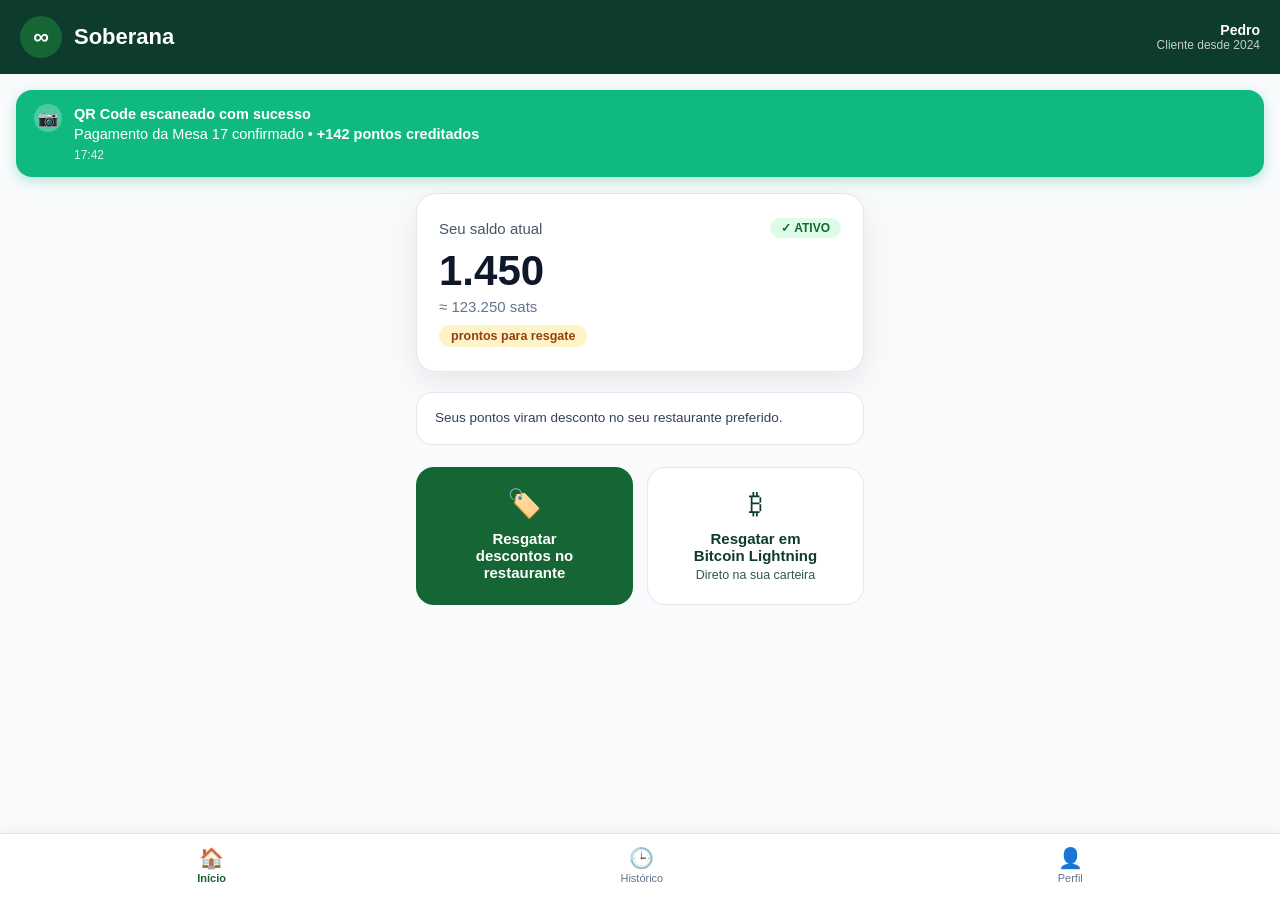
==== commit 8d4f9814: "Update index.html" ====
--- a/index.html
+++ b/index.html
@@ -118,7 +118,7 @@
     <div class="toast" id="toast"></div>
 
     <script>
-        let points = 1426; let history = [];
+        let points = 1450; let history = [];
         function formatPoints(n){return n.toLocaleString('pt-BR');}
         function updateBalance(){document.getElementById('points').textContent=formatPoints(points); const sats=Math.round(points*85); document.getElementById('sats').textContent=sats.toLocaleString('pt-BR');}
         function loadData(){const sp=localStorage.getItem('fs_points'); if(sp!==null)points=parseInt(sp); const sh=localStorage.getItem('fs_history'); if(sh)history=JSON.parse(sh); updateBalance();}
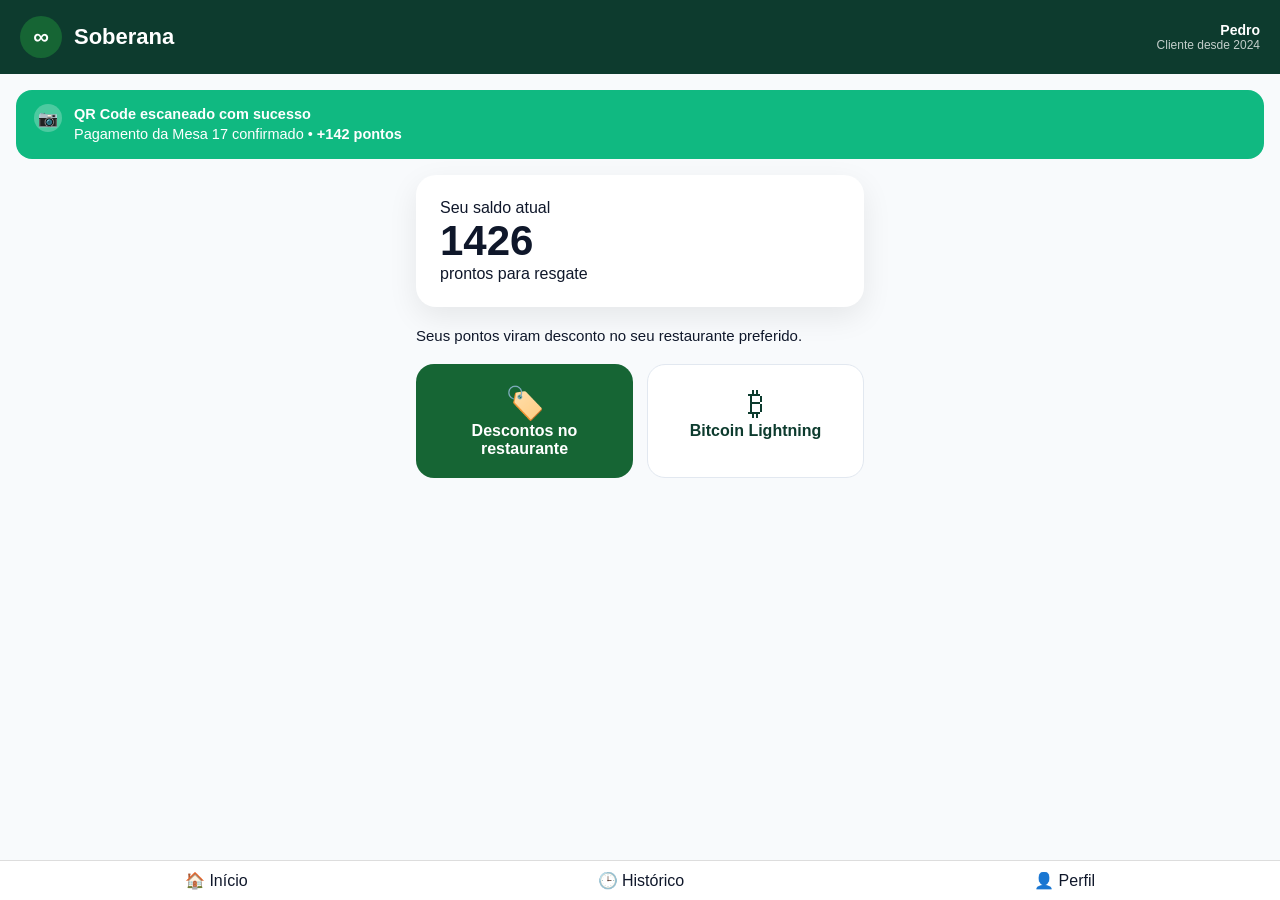
==== commit a73f9408: "Update index.html" ====
--- a/index.html
+++ b/index.html
@@ -13,41 +13,24 @@
         .header-right { text-align: right; font-size: 14px; }
         .header-right .name { font-weight: 600; }
         .header-right .since { font-size: 12px; opacity: 0.75; }
-        .success-banner { background: #10b981; color: white; margin: 16px; padding: 14px 18px; border-radius: 16px; display: flex; align-items: flex-start; gap: 12px; box-shadow: 0 4px 12px rgba(16, 185, 129, 0.3); }
-        .success-banner .icon { width: 28px; height: 28px; background: rgba(255,255,255,0.25); border-radius: 9999px; display: flex; align-items: center; justify-content: center; flex-shrink: 0; font-size: 16px; }
+        .success-banner { background: #10b981; color: white; margin: 16px; padding: 14px 18px; border-radius: 16px; display: flex; align-items: flex-start; gap: 12px; }
+        .success-banner .icon { width: 28px; height: 28px; background: rgba(255,255,255,0.25); border-radius: 9999px; display: flex; align-items: center; justify-content: center; font-size: 16px; }
         .success-banner .content { flex: 1; font-size: 14.5px; line-height: 1.4; }
-        .success-banner .time { font-size: 12px; opacity: 0.85; margin-top: 2px; }
         .container { max-width: 480px; margin: 0 auto; padding: 0 16px; }
-        .balance-card { background: white; border-radius: 20px; padding: 24px 22px; margin-bottom: 20px; box-shadow: 0 10px 30px rgba(0,0,0,0.08); border: 1px solid #e2e8f0; }
-        .balance-header { display: flex; justify-content: space-between; align-items: center; margin-bottom: 12px; }
-        .balance-header .label { font-size: 15px; color: #475569; }
-        .ativo-badge { background: #dcfce7; color: #166534; font-size: 12px; padding: 3px 11px; border-radius: 9999px; font-weight: 600; }
-        .points-value { font-size: 42px; font-weight: 700; color: #0f172a; line-height: 1; margin-bottom: 6px; }
-        .sats-value { font-size: 15px; color: #64748b; }
-        .prontos-badge { display: inline-block; background: #fef3c7; color: #92400e; font-size: 12.5px; padding: 4px 12px; border-radius: 9999px; margin-top: 10px; font-weight: 600; }
-        .philosophy { background: white; border-radius: 16px; padding: 15px 18px; margin-bottom: 22px; font-size: 13.5px; line-height: 1.5; color: #334155; border: 1px solid #e2e8f0; }
-        .actions { display: grid; grid-template-columns: 1fr 1fr; gap: 14px; margin-bottom: 30px; }
-        .action-card { border-radius: 18px; padding: 20px 18px; text-align: center; cursor: pointer; transition: transform 0.2s; border: 1px solid #e2e8f0; }
-        .action-card:active { transform: scale(0.97); }
-        .action-card.restaurant { background: #166534; color: white; border: none; }
-        .action-card.bitcoin { background: white; color: #0d3b2e; }
-        .action-card .icon { font-size: 28px; margin-bottom: 10px; }
-        .action-card .title { font-weight: 700; font-size: 15px; margin-bottom: 4px; }
-        .action-card .subtitle { font-size: 12.5px; opacity: 0.85; }
-        .bottom-nav { position: fixed; bottom: 0; left: 0; right: 0; background: white; border-top: 1px solid #e2e8f0; display: flex; justify-content: space-around; padding: 8px 0 12px; box-shadow: 0 -2px 10px rgba(0,0,0,0.05); }
-        .nav-item { display: flex; flex-direction: column; align-items: center; font-size: 11px; color: #64748b; text-decoration: none; padding: 4px 12px; }
-        .nav-item.active { color: #166534; font-weight: 600; }
-        .nav-item .icon { font-size: 20px; margin-bottom: 2px; }
-        .history-screen, .profile-screen { display: none; }
-        .history-item { background: white; padding: 14px 18px; border-radius: 12px; margin-bottom: 10px; border: 1px solid #e2e8f0; font-size: 14px; }
-        .toast { position: fixed; bottom: 80px; left: 50%; transform: translateX(-50%); background: #0f172a; color: white; padding: 12px 24px; border-radius: 9999px; font-size: 14px; box-shadow: 0 10px 30px rgba(0,0,0,0.3); z-index: 100; display: none; }
+        .balance-card { background: white; border-radius: 20px; padding: 24px; margin-bottom: 20px; box-shadow: 0 10px 30px rgba(0,0,0,0.08); }
+        .points-value { font-size: 42px; font-weight: 700; color: #0f172a; }
+        .actions { display: grid; grid-template-columns: 1fr 1fr; gap: 14px; }
+        .action-card { border-radius: 18px; padding: 20px; text-align: center; cursor: pointer; }
+        .action-card.restaurant { background: #166534; color: white; }
+        .action-card.bitcoin { background: white; color: #0d3b2e; border: 1px solid #e2e8f0; }
+        .bottom-nav { position: fixed; bottom: 0; left: 0; right: 0; background: white; border-top: 1px solid #e2e8f0; display: flex; justify-content: space-around; padding: 8px 0; }
     </style>
 </head>
 <body>
     <div class="header">
         <div class="header-left">
             <div class="logo">∞</div>
-            <div><div style="font-size:22px; font-weight:700;">Soberana</div></div>
+            <div><div style="font-size:22px;font-weight:700;">Soberana</div></div>
         </div>
         <div class="header-right">
             <div class="name">Pedro</div>
@@ -55,83 +38,41 @@
         </div>
     </div>
 
-    <div class="success-banner" id="success-banner" onclick="addPointsFromQR()">
+    <div class="success-banner">
         <div class="icon">📷</div>
         <div class="content">
             <strong>QR Code escaneado com sucesso</strong><br>
-            Pagamento da Mesa 17 confirmado • <strong>+142 pontos creditados</strong>
-            <div class="time">17:42</div>
+            Pagamento da Mesa 17 confirmado • <strong>+142 pontos</strong>
         </div>
     </div>
 
     <div class="container">
         <div class="balance-card">
-            <div class="balance-header">
-                <div class="label">Seu saldo atual</div>
-                <div class="ativo-badge">✓ ATIVO</div>
-            </div>
-            <div class="points-value" id="points">1.426</div>
-            <div class="sats-value">≈ <span id="sats">121.210</span> sats</div>
-            <div class="prontos-badge">prontos para resgate</div>
+            <div>Seu saldo atual</div>
+            <div class="points-value" id="points">1426</div>
+            <div>prontos para resgate</div>
         </div>
 
-        <div class="philosophy">
+        <div style="margin:20px 0; font-size:15px;">
             Seus pontos viram desconto no seu restaurante preferido.
         </div>
 
         <div class="actions">
-            <div class="action-card restaurant" onclick="redeemDiscount()">
-                <div class="icon">🏷️</div>
-                <div class="title">Resgatar<br>descontos no restaurante</div>
+            <div class="action-card restaurant" onclick="alert('Desconto ativado!')">
+                <div style="font-size:32px;">🏷️</div>
+                <div><strong>Descontos no restaurante</strong></div>
             </div>
-            <div class="action-card bitcoin" onclick="redeemBitcoin()">
-                <div class="icon">₿</div>
-                <div class="title">Resgatar em<br>Bitcoin Lightning</div>
-                <div class="subtitle">Direto na sua carteira</div>
+            <div class="action-card bitcoin" onclick="alert('Resgate Lightning em breve')">
+                <div style="font-size:32px;">₿</div>
+                <div><strong>Bitcoin Lightning</strong></div>
             </div>
         </div>
     </div>
 
-    <div class="bottom-nav">
-        <a href="#" class="nav-item active" onclick="showScreen('home')"><div class="icon">🏠</div><div>Início</div></a>
-        <a href="#" class="nav-item" onclick="showScreen('history')"><div class="icon">🕒</div><div>Histórico</div></a>
-        <a href="#" class="nav-item" onclick="showScreen('profile')"><div class="icon">👤</div><div>Perfil</div></a>
+    <div class="bottom-nav" style="display:flex;justify-content:space-around;padding:10px;background:white;border-top:1px solid #ddd;">
+        <div>🏠 Início</div>
+        <div>🕒 Histórico</div>
+        <div>👤 Perfil</div>
     </div>
-
-    <div class="container history-screen" id="history-screen">
-        <h3 style="margin:20px 0 12px; color:#166534;">Histórico de Movimentações</h3>
-        <div id="history-list"></div>
-    </div>
-
-    <div class="container profile-screen" id="profile-screen">
-        <div style="background:white; padding:24px; border-radius:16px; margin-top:20px; border:1px solid #e2e8f0;">
-            <h3 style="margin-bottom:16px;">Pedro • Cliente desde 2024</h3>
-            <p style="color:#64748b; font-size:14px; line-height:1.6;">
-                Seus pontos são seus.<br><br>
-                Resgate em Bitcoin Lightning ou desconto no restaurante quando quiser.<br><br>
-                Simples assim.
-            </p>
-            <button onclick="resetData()" style="margin-top:20px; background:#fee2e2; color:#991b1b; border:none; padding:10px 18px; border-radius:10px; font-weight:600;">Resetar dados (demo)</button>
-        </div>
-    </div>
-
-    <div class="toast" id="toast"></div>
-
-    <script>
-        let points = 1450; let history = [];
-        function formatPoints(n){return n.toLocaleString('pt-BR');}
-        function updateBalance(){document.getElementById('points').textContent=formatPoints(points); const sats=Math.round(points*85); document.getElementById('sats').textContent=sats.toLocaleString('pt-BR');}
-        function loadData(){const sp=localStorage.getItem('fs_points'); if(sp!==null)points=parseInt(sp); const sh=localStorage.getItem('fs_history'); if(sh)history=JSON.parse(sh); updateBalance();}
-        function saveData(){localStorage.setItem('fs_points',points); localStorage.setItem('fs_history',JSON.stringify(history));}
-        function addToHistory(action,amount){const now=new Date(); const time=now.toLocaleTimeString('pt-BR',{hour:'2-digit',minute:'2-digit'}); history.unshift({time,action,amount}); if(history.length>15)history.pop(); saveData();}
-        function showToast(msg){const t=document.getElementById('toast'); t.textContent=msg; t.style.display='block'; setTimeout(()=>t.style.display='none',2200);}
-        function redeemBitcoin(){if(points<500){alert('Pontos insuficientes.');return;} const cost=500; const satsOut=cost*85; points-=cost; addToHistory('Resgate Lightning',-cost); updateBalance(); saveData(); showToast('Enviados '+satsOut.toLocaleString('pt-BR')+' sats via Lightning!');}
-        function redeemDiscount(){if(points<300){alert('Pontos insuficientes.');return;} const cost=300; points-=cost; addToHistory('Desconto no restaurante',-cost); updateBalance(); saveData(); showToast('Desconto ativado!');}
-        function addPointsFromQR(){points+=142; addToHistory('Pagamento Mesa 17 (QR)',142); updateBalance(); saveData(); showToast('+142 pontos creditados!'); const b=document.getElementById('success-banner'); b.style.transition='all 0.2s'; b.style.opacity='0.3'; setTimeout(()=>b.style.opacity='1',400);}
-        function showScreen(screen){document.querySelector('.container').style.display='block'; document.getElementById('history-screen').style.display='none'; document.getElementById('profile-screen').style.display='none'; document.querySelectorAll('.nav-item').forEach(el=>el.classList.remove('active')); if(screen==='home'){document.querySelector('.nav-item').classList.add('active'); document.querySelector('.container').style.display='block';} else if(screen==='history'){document.querySelectorAll('.nav-item')[1].classList.add('active'); document.querySelector('.container').style.display='none'; const hs=document.getElementById('history-screen'); hs.style.display='block'; const list=document.getElementById('history-list'); list.innerHTML=''; if(history.length===0){list.innerHTML='<p style="color:#64748b;padding:20px 0;">Nenhum movimento ainda.</p>';return;} history.forEach(item=>{const div=document.createElement('div'); div.className='history-item'; const sign=item.amount>0?'+':''; const color=item.amount>0?'#166534':'#b91c1c'; div.innerHTML=`<div style="display:flex;justify-content:space-between;align-items:center;"><div><strong>${item.action}</strong><br><span style="font-size:12px;color:#64748b;">${item.time}</span></div><div style="color:${color};font-weight:700;">${sign}${item.amount}</div></div>`; list.appendChild(div);});} else if(screen==='profile'){document.querySelectorAll('.nav-item')[2].classList.add('active'); document.querySelector('.container').style.display='none'; document.getElementById('profile-screen').style.display='block';}}
-        function resetData(){if(confirm('Resetar todos os dados?')){localStorage.removeItem('fs_points'); localStorage.removeItem('fs_history'); location.reload();}}
-        function init(){loadData(); if(history.length===0){history.push({time:new Date().toLocaleTimeString('pt-BR',{hour:'2-digit',minute:'2-digit'}),action:'Bem-vindo à Fidelidade Soberana',amount:0}); saveData();}}
-        window.onload=init;
-    </script>
 </body>
 </html>
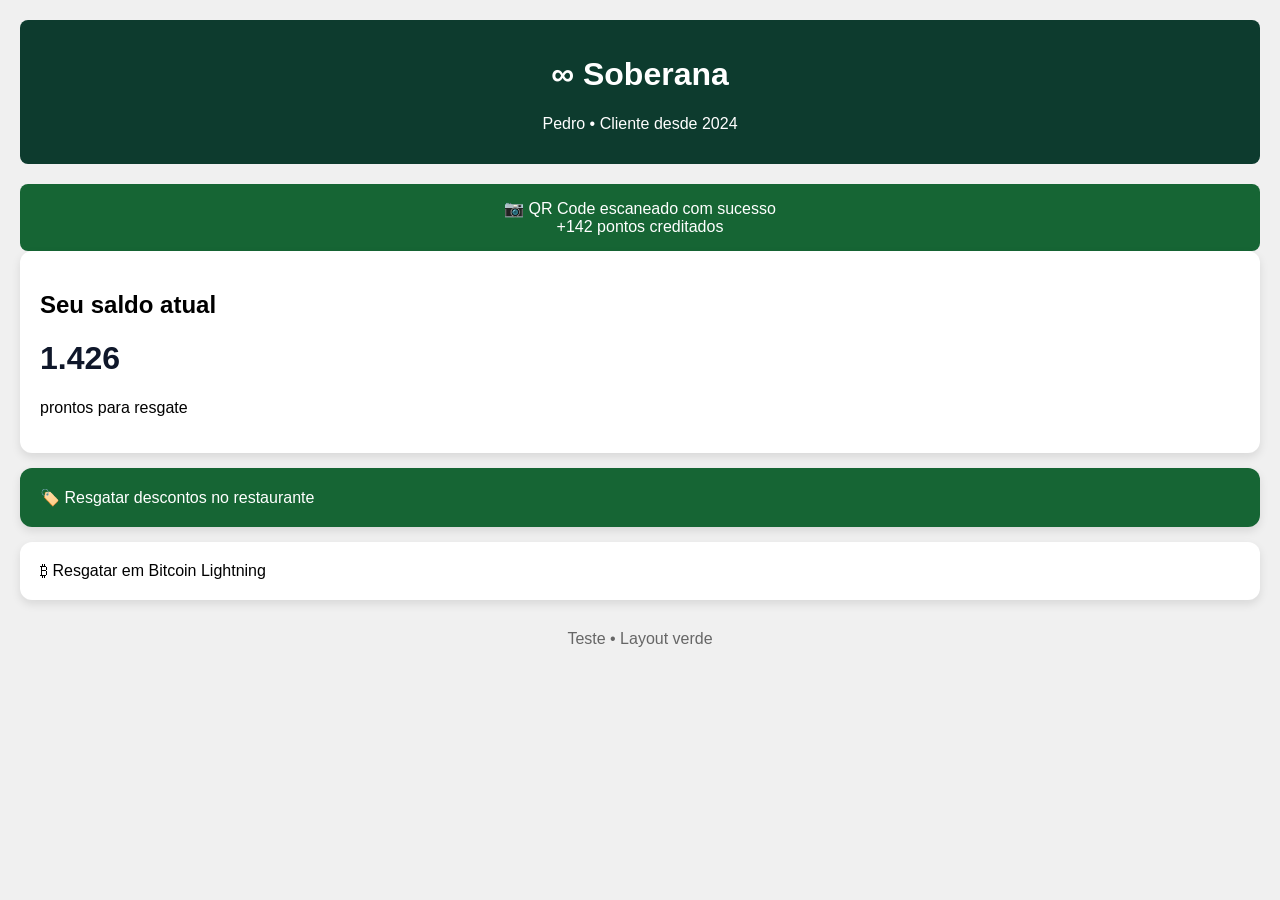
==== commit 11e65f09: "Update index.html" ====
--- a/index.html
+++ b/index.html
@@ -5,74 +5,37 @@
     <meta name="viewport" content="width=device-width, initial-scale=1.0">
     <title>Fidelidade Soberana</title>
     <style>
-        * { margin: 0; padding: 0; box-sizing: border-box; }
-        body { font-family: -apple-system, BlinkMacSystemFont, 'Segoe UI', Roboto, sans-serif; background: #f8fafc; color: #0f172a; min-height: 100vh; padding-bottom: 70px; }
-        .header { background: #0d3b2e; color: white; padding: 16px 20px; display: flex; align-items: center; justify-content: space-between; }
-        .header-left { display: flex; align-items: center; gap: 12px; }
-        .logo { width: 42px; height: 42px; background: #166534; border-radius: 9999px; display: flex; align-items: center; justify-content: center; font-size: 22px; font-weight: 700; }
-        .header-right { text-align: right; font-size: 14px; }
-        .header-right .name { font-weight: 600; }
-        .header-right .since { font-size: 12px; opacity: 0.75; }
-        .success-banner { background: #10b981; color: white; margin: 16px; padding: 14px 18px; border-radius: 16px; display: flex; align-items: flex-start; gap: 12px; }
-        .success-banner .icon { width: 28px; height: 28px; background: rgba(255,255,255,0.25); border-radius: 9999px; display: flex; align-items: center; justify-content: center; font-size: 16px; }
-        .success-banner .content { flex: 1; font-size: 14.5px; line-height: 1.4; }
-        .container { max-width: 480px; margin: 0 auto; padding: 0 16px; }
-        .balance-card { background: white; border-radius: 20px; padding: 24px; margin-bottom: 20px; box-shadow: 0 10px 30px rgba(0,0,0,0.08); }
-        .points-value { font-size: 42px; font-weight: 700; color: #0f172a; }
-        .actions { display: grid; grid-template-columns: 1fr 1fr; gap: 14px; }
-        .action-card { border-radius: 18px; padding: 20px; text-align: center; cursor: pointer; }
-        .action-card.restaurant { background: #166534; color: white; }
-        .action-card.bitcoin { background: white; color: #0d3b2e; border: 1px solid #e2e8f0; }
-        .bottom-nav { position: fixed; bottom: 0; left: 0; right: 0; background: white; border-top: 1px solid #e2e8f0; display: flex; justify-content: space-around; padding: 8px 0; }
+        body { font-family: Arial, sans-serif; background: #f0f0f0; margin: 0; padding: 20px; }
+        .card { background: white; padding: 20px; border-radius: 12px; margin-bottom: 15px; box-shadow: 0 4px 10px rgba(0,0,0,0.1); }
+        .header { background: #0d3b2e; color: white; padding: 15px; border-radius: 8px; text-align: center; margin-bottom: 20px; }
+        .green { background: #166534; color: white; padding: 15px; border-radius: 8px; text-align: center; }
     </style>
 </head>
 <body>
     <div class="header">
-        <div class="header-left">
-            <div class="logo">∞</div>
-            <div><div style="font-size:22px;font-weight:700;">Soberana</div></div>
-        </div>
-        <div class="header-right">
-            <div class="name">Pedro</div>
-            <div class="since">Cliente desde 2024</div>
-        </div>
+        <h1>∞ Soberana</h1>
+        <p>Pedro • Cliente desde 2024</p>
     </div>
 
-    <div class="success-banner">
-        <div class="icon">📷</div>
-        <div class="content">
-            <strong>QR Code escaneado com sucesso</strong><br>
-            Pagamento da Mesa 17 confirmado • <strong>+142 pontos</strong>
-        </div>
+    <div class="green">
+        📷 QR Code escaneado com sucesso<br>
+        +142 pontos creditados
     </div>
 
-    <div class="container">
-        <div class="balance-card">
-            <div>Seu saldo atual</div>
-            <div class="points-value" id="points">1426</div>
-            <div>prontos para resgate</div>
-        </div>
-
-        <div style="margin:20px 0; font-size:15px;">
-            Seus pontos viram desconto no seu restaurante preferido.
-        </div>
-
-        <div class="actions">
-            <div class="action-card restaurant" onclick="alert('Desconto ativado!')">
-                <div style="font-size:32px;">🏷️</div>
-                <div><strong>Descontos no restaurante</strong></div>
-            </div>
-            <div class="action-card bitcoin" onclick="alert('Resgate Lightning em breve')">
-                <div style="font-size:32px;">₿</div>
-                <div><strong>Bitcoin Lightning</strong></div>
-            </div>
-        </div>
+    <div class="card">
+        <h2>Seu saldo atual</h2>
+        <h1 style="color:#0f172a;">1.426</h1>
+        <p>prontos para resgate</p>
     </div>
 
-    <div class="bottom-nav" style="display:flex;justify-content:space-around;padding:10px;background:white;border-top:1px solid #ddd;">
-        <div>🏠 Início</div>
-        <div>🕒 Histórico</div>
-        <div>👤 Perfil</div>
+    <div class="card" style="background:#166534; color:white;">
+        🏷️ Resgatar descontos no restaurante
     </div>
+
+    <div class="card">
+        ₿ Resgatar em Bitcoin Lightning
+    </div>
+
+    <p style="text-align:center; margin-top:30px; color:#666;">Teste • Layout verde</p>
 </body>
 </html>
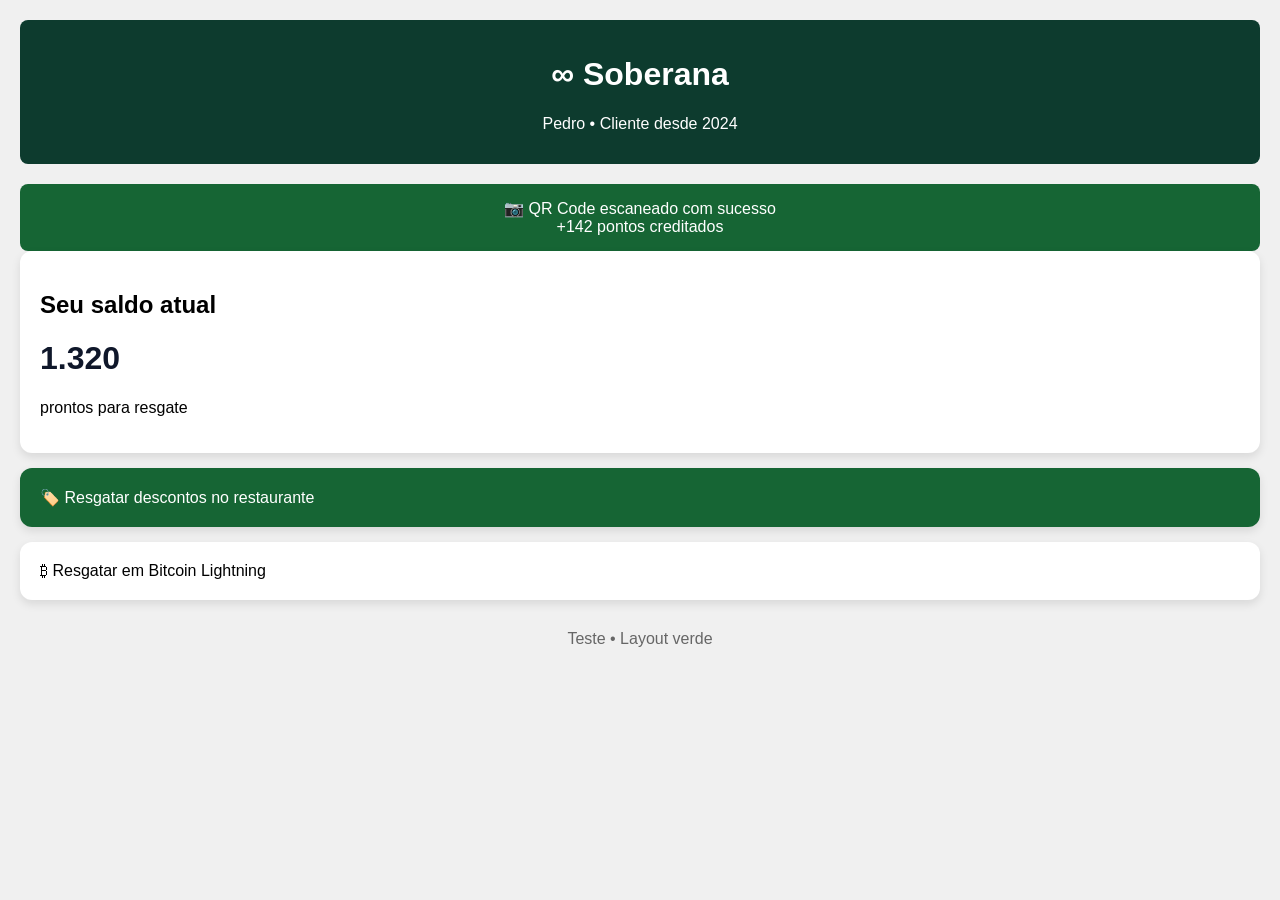
==== commit 7be388f1: "Update index.html" ====
--- a/index.html
+++ b/index.html
@@ -24,7 +24,7 @@
 
     <div class="card">
         <h2>Seu saldo atual</h2>
-        <h1 style="color:#0f172a;">1.426</h1>
+        <h1 style="color:#0f172a;">1.320</h1>
         <p>prontos para resgate</p>
     </div>
 
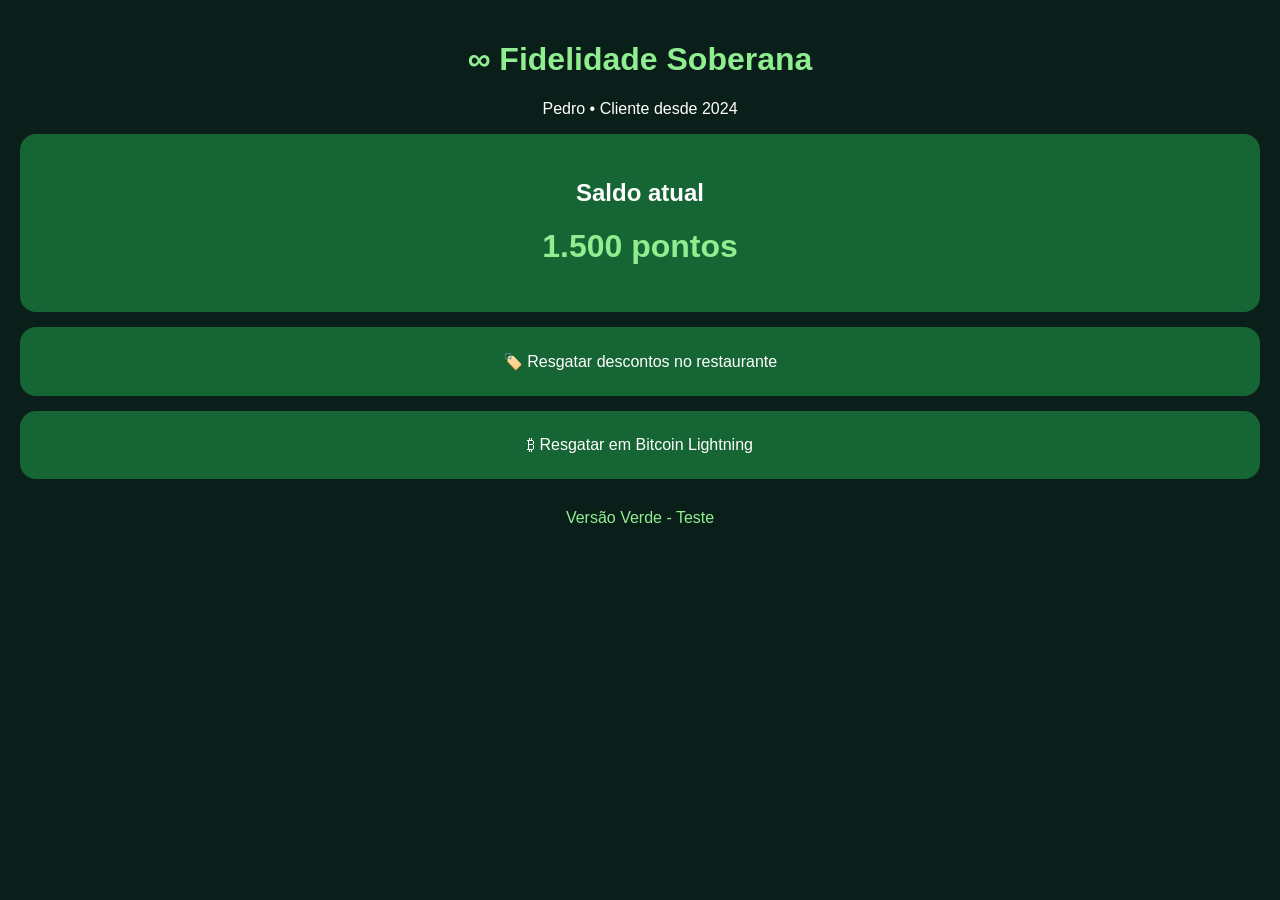
==== commit bcf22def: "Update index.html" ====
--- a/index.html
+++ b/index.html
@@ -5,30 +5,21 @@
     <meta name="viewport" content="width=device-width, initial-scale=1.0">
     <title>Fidelidade Soberana</title>
     <style>
-        body { font-family: Arial, sans-serif; background: #f0f0f0; margin: 0; padding: 20px; }
-        .card { background: white; padding: 20px; border-radius: 12px; margin-bottom: 15px; box-shadow: 0 4px 10px rgba(0,0,0,0.1); }
-        .header { background: #0d3b2e; color: white; padding: 15px; border-radius: 8px; text-align: center; margin-bottom: 20px; }
-        .green { background: #166534; color: white; padding: 15px; border-radius: 8px; text-align: center; }
+        body { font-family: Arial, sans-serif; background: #0a1f1a; color: white; margin: 0; padding: 20px; text-align: center; }
+        .card { background: #166534; padding: 25px; border-radius: 16px; margin: 15px 0; }
+        h1 { color: #90ee90; }
     </style>
 </head>
 <body>
-    <div class="header">
-        <h1>∞ Soberana</h1>
-        <p>Pedro • Cliente desde 2024</p>
-    </div>
+    <h1>∞ Fidelidade Soberana</h1>
+    <p>Pedro • Cliente desde 2024</p>
 
-    <div class="green">
-        📷 QR Code escaneado com sucesso<br>
-        +142 pontos creditados
+    <div class="card">
+        <h2>Saldo atual</h2>
+        <h1>1.500 pontos</h1>
     </div>
 
     <div class="card">
-        <h2>Seu saldo atual</h2>
-        <h1 style="color:#0f172a;">1.320</h1>
-        <p>prontos para resgate</p>
-    </div>
-
-    <div class="card" style="background:#166534; color:white;">
         🏷️ Resgatar descontos no restaurante
     </div>
 
@@ -36,6 +27,6 @@
         ₿ Resgatar em Bitcoin Lightning
     </div>
 
-    <p style="text-align:center; margin-top:30px; color:#666;">Teste • Layout verde</p>
+    <p style="color:#90ee90; margin-top:30px;">Versão Verde - Teste</p>
 </body>
 </html>
